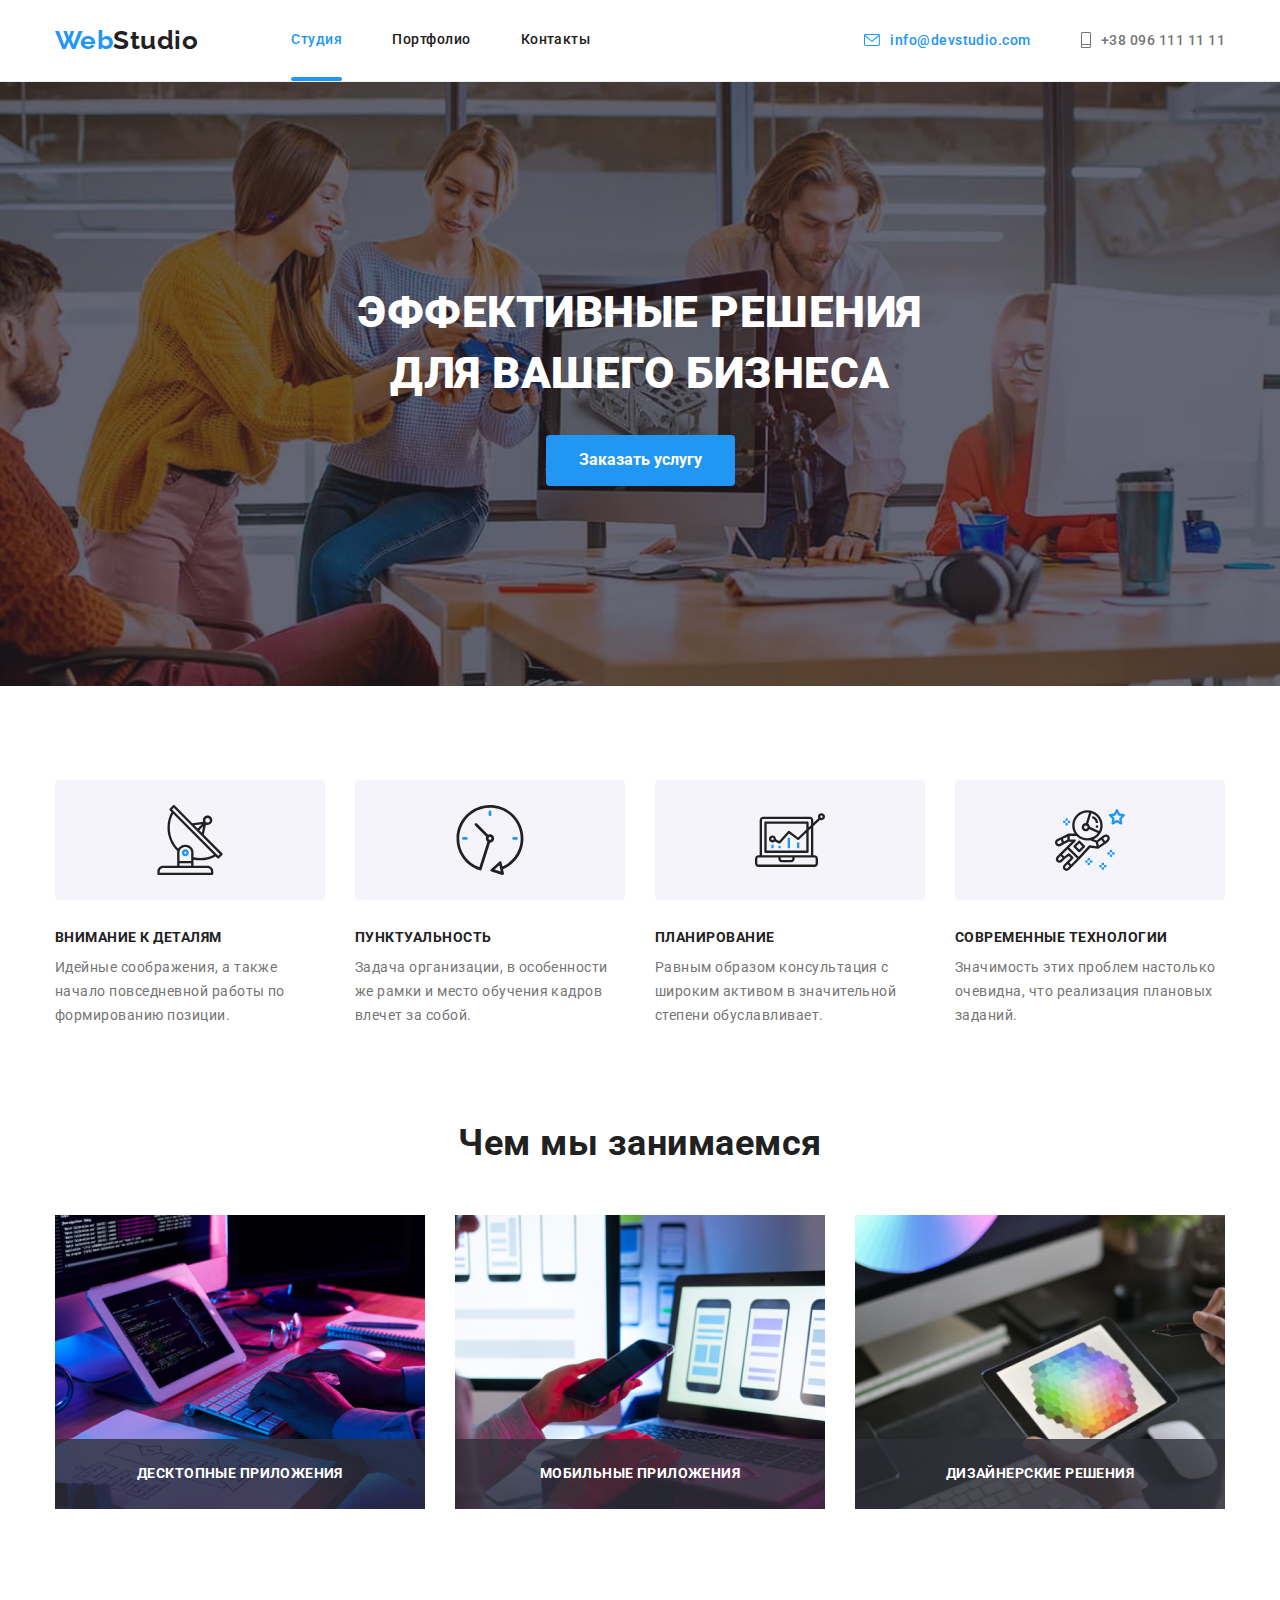
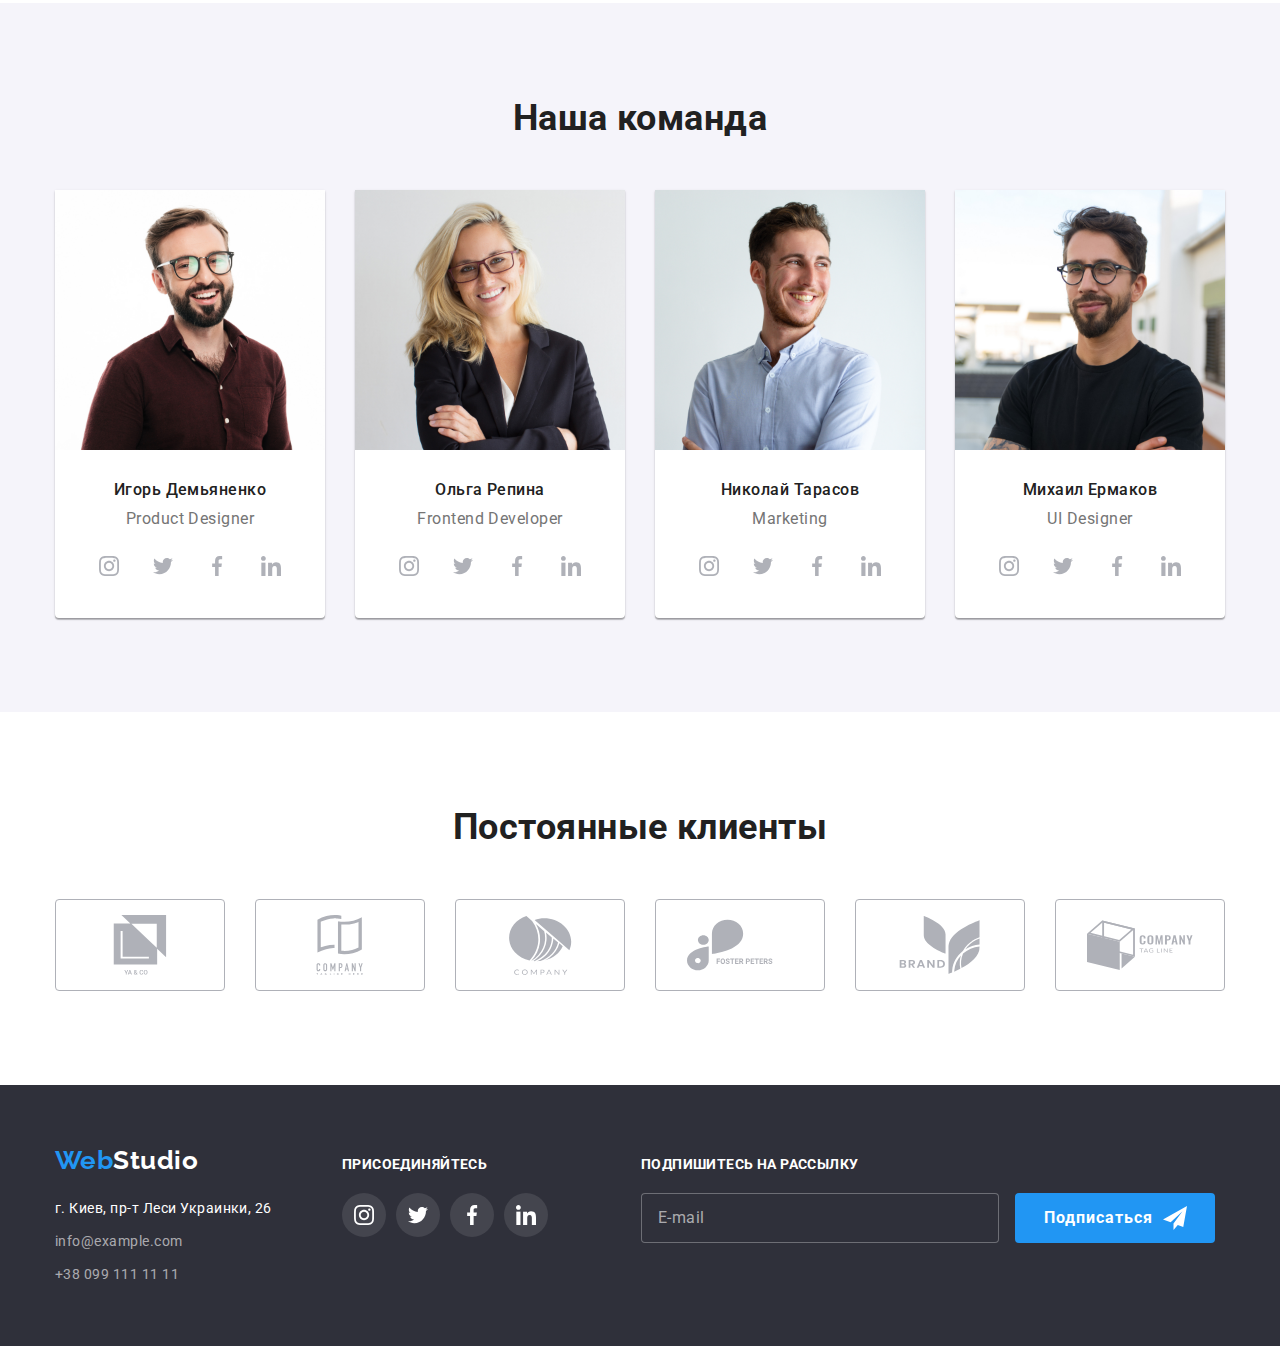
==== index.html @ a531d58f "дз 7" ====
<!DOCTYPE html>
<html lang="ru">
  <head>
    <meta charset="UTF-8" />
    <meta http-equiv="X-UA-Compatible" content="IE=edge" />
    <meta name="viewport" content="width=device-width, initial-scale=1.0" />
    <title>Document</title>
    <link rel="preconnect" href="https://fonts.googleapis.com" />
    <link rel="preconnect" href="https://fonts.gstatic.com" crossorigin />
    <link
      href="https://fonts.googleapis.com/css2?family=Raleway:wght@700&family=Roboto:wght@400;500;700;900&display=swap"
      rel="stylesheet"
    />
    <link
      rel="stylesheet"
      href="https://cdnjs.cloudflare.com/ajax/libs/modern-normalize/1.1.0/modern-normalize.min.css"
    />

    <link rel="stylesheet" href="./css/styles.css" />
  </head>
  <body>
    <!--Шапка-->
    <header class="page-header">
      <div class="container main-nav">
        <nav class="main-nav">
          <a href="/" class="logo">Web<span class="logo-text">Studio</span></a>
          <ul class="site-nav list">
            <li class="item">
              <a href="" class="link current">Студия</a>
            </li>
            <li class="item">
              <a href="./portfolio.html" class="link">Портфолио</a>
            </li>
            <li class="item">
              <a href="" class="link">Контакты</a>
            </li>
          </ul>
        </nav>
        <ul class="auth-nav list">
          <li class="item">
            <a href="mailto:info@devstudio.com" class="link current">
              <svg class="icon" width="16" height="12">
                <use href="./images/icons.svg#icon-mail"></use>
              </svg>
              info@devstudio.com
            </a>
          </li>
          <li class="item">
            <a href="tel:+38 096 111 11 11" class="link">
              <svg class="icon" width="10" height="16">
                <use href="./images/icons.svg#icon-telephone"></use>
              </svg>
              +38 096 111 11 11
            </a>
          </li>
        </ul>
      </div>
    </header>
    <main>
      <!--Герой-->
      <section class="hero basic overlay">
        <h1 class="hero-title">
          Эффективные решения<br />
          для вашего бизнеса
        </h1>
        <button type="button" class="button ptimary" data-modal-open>Заказать услугу</button>
        <div class="backdrop is-hidden" data-modal>
          <div class="modal">
            <button type="button" class="modal-close" data-modal-close>
              <svg class="close-icon" width="18" height="18">
                <use href="./images/icons.svg#close"></use>
              </svg>
            </button>
            <div class="modal-form">
              <h2 class="modal-title">Оставьте свои данные, мы вам перезвоним</h2>
              <form class="form">
                <div class="form-field">
                  <label for="name" class="form-label">Имя</label>
                  <div class="input-svg">
                    <input type="text" name="name" id="name" class="form-input">
                    <svg class="input-icon" width="18" height="18">
                      <use href="./images/icons.svg#person"></use>
                    </svg>
                  </div>
                </div>
              
                <div class="form-field">
                  <label for="tel" class="form-label">Телефон</label>
                  <div class="input-svg">
                    <input type="tel" name="tel" id="tel" class="form-input">
                    <svg class="input-icon" width="18" height="18">
                      <use href="./images/icons.svg#phone"></use>
                    </svg>
                  </div>  
                </div>
              
                <div class="form-field">
                  <label for="mail" class="form-label">Почта</label>
                  <div class="input-svg">
                    <input type="email" name="mail" id="mail" class="form-input">
                    <svg class="input-icon" width="18" height="18">
                      <use href="./images/icons.svg#email"></use>
                    </svg>
                  </div>
                </div>
              
                <div class="form-field">
                  <label for="coment" class="form-label">Комментарий</label>
                  <textarea name="coment" id="coment" class="coment" placeholder="Введите текст"></textarea>
                </div>
                <div class="policy-field">
                  <input type="checkbox" name="policy" id="policy" class="checkbox is-hidden">
                  <label for="policy" class="policy-text">
                    Соглашаюсь с рассылкой и принимаю
                    <span>
                      <a href="" class="policy-link">Условия договора</a>
                    </span>
                  </label>
                </div>
                
                <button type="submit" class="modal-button">Отправить</button>
              </form>
            </div>
            
            
          </div>
        </div>
      </section>
      <!--Особенности-->
      <section class="section">
        <div class="container">
          <ul class="feature-list">
            <li class="item">
              <div class="about">
                <svg class="icon" width="70" height="70">
                  <use href="./images/icons.svg#icon-antenna"></use>
                </svg>
              </div>
              <h3 class="title">Внимание к деталям</h3>
              <p class="text">
                Идейные соображения, а также начало повседневной работы по
                формированию позиции.
              </p>
            </li>
            <li class="item">
              <div class="about">
                <svg class="icon" width="70" height="70">
                  <use href="./images/icons.svg#icon-clock"></use>
                </svg>
              </div>
              <h3 class="title">Пунктуальность</h3>
              <p class="text">
                Задача организации, в особенности же рамки и место обучения
                кадров влечет за собой.
              </p>
            </li>
            <li class="item">
              <div class="about">
                <svg class="icon" width="70" height="70">
                  <use href="./images/icons.svg#icon-diagram"></use>
                </svg>
              </div>
              <h3 class="title">Планирование</h3>
              <p class="text">
                Равным образом консультация с широким активом в значительной
                степени обуславливает.
              </p>
            </li>
            <li class="item">
              <div class="about">
                <svg class="icon" width="70" height="70">
                  <use href="./images/icons.svg#icon-astronaut"></use>
                </svg>
              </div>
              <h3 class="title">Современные технологии</h3>
              <p class="text">
                Значимость этих проблем настолько очевидна, что реализация
                плановых заданий.
              </p>
            </li>
          </ul>
        </div>
      </section>
      <!--Чем мы занимаемся-->
      <section class="section-block">
        <div class="container">
          <h2 class="section-title">Чем мы занимаемся</h2>
          <ul class="doing">
            <li class="item">
              <div class="thumb">
                <img src="./images/img.jpg" alt="" width="370" />
                <p class="labe">Десктопные приложения</p>
              </div>
            </li>
            <li class="item">
              <div class="thumb">
                <img src="./images/img1.jpg" alt="" width="370" />
                <p class="labe">Мобильные приложения</pc>
              </div>
            </li>
            <li class="item">
              <div class="thumb">
                <img src="./images/img2.jpg" alt="" width="370" />
                <p class="labe">Дизайнерские решения</pc>
              </div>  
            </li>
          </ul>
        </div>
      </section>

      <!--Наша команда-->
      <section class="section second">
        <div class="container">
          <h2 class="section-title">Наша команда</h2>
          <ul class="team-list">
            <li class="item">
              <div class="foto">
                <img
                  src="./images/img3.jpg"
                  alt="Фото партнёра команды"
                  width="270"
                />
                <div class="description">
                  <h3 class="title">Игорь Демьяненко</h3>
                  <p class="text">Product Designer</p>
                  <ul class="team-social-list">
                    <li class="team-social-item">
                      <a href="" class="team-social-link">
                        <svg class="team-social-icon" width="20" height="20">
                          <use href="./images/icons.svg#icon-instagram"></use>
                        </svg>
                      </a>
                    </li>
                    <li class="team-social-item">
                      <a href="" class="team-social-link">
                        <svg class="team-social-icon" width="20" height="20">
                          <use href="./images/icons.svg#icon-twitter"></use>
                        </svg>
                      </a>
                    </li>
                    <li class="team-social-item">
                      <a href="" class="team-social-link">
                        <svg class="team-social-icon" width="20" height="20">
                          <use href="./images/icons.svg#icon-facebook"></use>
                        </svg>
                      </a>
                    </li>
                    <li class="team-social-item">
                      <a href="" class="team-social-link">
                        <svg class="team-social-icon" width="20" height="20">
                          <use href="./images/icons.svg#icon-linkedin"></use>
                        </svg>
                      </a>
                    </li>
                  </ul>
                </div>
              </div>
            </li>
            <li class="item">
              <div class="foto">
                <img
                  src="./images/img4.jpg"
                  alt="Фото партнёра команды"
                  width="270"
                />
                <div class="description">
                  <h3 class="title">Ольга Репина</h3>
                  <p class="text">Frontend Developer</p>
                  <ul class="team-social-list">
                    <li class="team-social-item">
                      <a href="" class="team-social-link">
                        <svg class="team-social-icon" width="20" height="20">
                          <use href="./images/icons.svg#icon-instagram"></use>
                        </svg>
                      </a>
                    </li>
                    <li class="team-social-item">
                      <a href="" class="team-social-link">
                        <svg class="team-social-icon" width="20" height="20">
                          <use href="./images/icons.svg#icon-twitter"></use>
                        </svg>
                      </a>
                    </li>
                    <li class="team-social-item">
                      <a href="" class="team-social-link">
                        <svg class="team-social-icon" width="20" height="20">
                          <use href="./images/icons.svg#icon-facebook"></use>
                        </svg>
                      </a>
                    </li>
                    <li class="team-social-item">
                      <a href="" class="team-social-link">
                        <svg class="team-social-icon" width="20" height="20">
                          <use href="./images/icons.svg#icon-linkedin"></use>
                        </svg>
                      </a>
                    </li>
                  </ul>
                </div>
              </div>
            </li>
            <li class="item">
              <div class="foto">
                <img
                  src="./images/img5.jpg"
                  alt="Фото партнёра команды"
                  width="270"
                />
                <div class="description">
                  <h3 class="title">Николай Тарасов</h3>
                  <p class="text">Marketing</p>
                  <ul class="team-social-list">
                    <li class="team-social-item">
                      <a href="" class="team-social-link">
                        <svg class="team-social-icon" width="20" height="20">
                          <use href="./images/icons.svg#icon-instagram"></use>
                        </svg>
                      </a>
                    </li>
                    <li class="team-social-item">
                      <a href="" class="team-social-link">
                        <svg class="team-social-icon" width="20" height="20">
                          <use href="./images/icons.svg#icon-twitter"></use>
                        </svg>
                      </a>
                    </li>
                    <li class="team-social-item">
                      <a href="" class="team-social-link">
                        <svg class="team-social-icon" width="20" height="20">
                          <use href="./images/icons.svg#icon-facebook"></use>
                        </svg>
                      </a>
                    </li>
                    <li class="team-social-item">
                      <a href="" class="team-social-link">
                        <svg class="team-social-icon" width="20" height="20">
                          <use href="./images/icons.svg#icon-linkedin"></use>
                        </svg>
                      </a>
                    </li>
                  </ul>
                </div>
              </div>
            </li>
            <li class="item">
              <div class="foto">
                <img
                  src="./images/img6.jpg"
                  alt="Фото партнёра команды"
                  width="270"
                />
                <div class="description">
                  <h3 class="title">Михаил Ермаков</h3>
                  <p class="text">UI Designer</p>
                  <ul class="team-social-list">
                    <li class="team-social-item">
                      <a href="" class="team-social-link">
                        <svg class="team-social-icon" width="20" height="20">
                          <use href="./images/icons.svg#icon-instagram"></use>
                        </svg>
                      </a>
                    </li>
                    <li class="team-social-item">
                      <a href="" class="team-social-link">
                        <svg class="team-social-icon" width="20" height="20">
                          <use href="./images/icons.svg#icon-twitter"></use>
                        </svg>
                      </a>
                    </li>
                    <li class="team-social-item">
                      <a href="" class="team-social-link">
                        <svg class="team-social-icon" width="20" height="20">
                          <use href="./images/icons.svg#icon-facebook"></use>
                        </svg>
                      </a>
                    </li>
                    <li class="team-social-item">
                      <a href="" class="team-social-link">
                        <svg class="team-social-icon" width="20" height="20">
                          <use href="./images/icons.svg#icon-linkedin"></use>
                        </svg>
                      </a>
                    </li>
                  </ul>
                </div>
              </div>
            </li>
          </ul>
        </div>
      </section>
      <!-- Постоянные клиенты -->
      <section class="section">
        <div class="container">
          <h2 class="section-title">Постоянные клиенты</h2>
          <ul class="section-clients">
            <li class="section-clients-item">
              <a href="" class="section-clients-link">
                <svg class="section-clients-icon" width="106" height="60">
                  <use href="./images/icons.svg#icon-logo1"></use>
                </svg>
              </a>
            </li>
            <li class="section-clients-item">
              <a href="" class="section-clients-link">
                <svg class="section-clients-icon" width="106" height="60">
                  <use href="./images/icons.svg#icon-logo2"></use>
                </svg>
              </a>
            </li>
            <li class="section-clients-item">
              <a href="" class="section-clients-link">
                <svg class="section-clients-icon" width="106" height="60">
                  <use href="./images/icons.svg#icon-logo3"></use>
                </svg>
              </a>
            </li>
            <li class="section-clients-item">
              <a href="" class="section-clients-link">
                <svg class="section-clients-icon" width="106" height="60">
                  <use href="./images/icons.svg#icon-logo4"></use>
                </svg>
              </a>
            </li>
            <li class="section-clients-item">
              <a href="" class="section-clients-link">
                <svg class="section-clients-icon" width="106" height="60">
                  <use href="./images/icons.svg#icon-logo5"></use>
                </svg>
              </a>
            </li>
            <li class="section-clients-item">
              <a href="" class="section-clients-link">
                <svg class="section-clients-icon" width="106" height="60">
                  <use href="./images/icons.svg#icon-logo6"></use>
                </svg>
              </a>
            </li>
          </ul>
        </div>
      </section>
    </main>
    <!--Подвал-->
    <footer class="basement basic">
      <div class="container">
        <div class="footer-other">
          <div class="adress-other">
            <a href="/" class="logo"
              >Web<span class="logo-second">Studio</span></a
            >
            <address class="addres-list">
              г. Киев, пр-т Леси Украинки, 26
            </address>

            <address>
              <ul class="contacts-list">
                <li class="item">
                  <a href="mailto:info@example.com" class="link"
                    >info@example.com</a
                  >
                </li>
                <li class="item">
                  <a href="tel:+380991111111" class="link">+38 099 111 11 11</a>
                </li>
              </ul>
            </address>
          </div>
          <div class="second-other">
            <h2 class="second-title">Присоединяйтесь</h2>
            <ul class="second-social-list">
              <li class="second-social-item">
                <a href="" class="second-social-link">
                  <svg class="second-social-icon" width="20" height="20">
                    <use href="./images/icons.svg#icon-instagram"></use>
                  </svg>
                </a>
              </li>
              <li class="second-social-item">
                <a href="" class="second-social-link">
                  <svg class="second-social-icon" width="20" height="20">
                    <use href="./images/icons.svg#icon-twitter"></use>
                  </svg>
                </a>
              </li>
              <li class="second-social-item">
                <a href="" class="second-social-link">
                  <svg class="second-social-icon" width="20" height="20">
                    <use href="./images/icons.svg#icon-facebook"></use>
                  </svg>
                </a>
              </li>
              <li class="second-social-item">
                <a href="" class="second-social-link">
                  <svg class="second-social-icon" width="20" height="20">
                    <use href="./images/icons.svg#icon-linkedin"></use>
                  </svg>
                </a>
              </li>
            </ul>
          </div>
          <div class="second-form">
            <form class="form-footer">
              <h3 class="form-title">Подпишитесь на рассылку</h3>
              <input type="email" name="mail" id="mail" class="form-comment" placeholder="E-mail">
              <button type="submit" class="form-button">
                Подписаться
                <svg class="form-icon" width="24" height="24">
                  <use href="./images/icons.svg#iconsend"></use>
                </svg>
              </button>
            </form>   
          </div>
        </div>
      </div>
    </footer>
    
    <script src="./js/modal.js"></script>
  </body>
</html>
---- css/styles.css ----
/* цвет основно текста #212121 */
/* цвет вторичного текста #757575 */
/* акцент #2196F3 */
:root {
  --primary-text-color: #757575;
  --title-text-color: #212121;
  --accent-color: #2196f3;
  --primary-bg-color: #ffffff;
  --second-accent-color: rgba(255, 255, 255, 0.6);
  --secondary-bg-color: #f5f4fa;
}
body {
  background-color: var(--primary-bg-color);
  color: var(--primary-text-color);

  font-family: Roboto, sans-serif;
  letter-spacing: 0.03em;
}
/* Utilities */
ul {
  padding: 0;
  margin: 0;
  list-style: none;
}
.container {
  margin-left: auto;
  margin-right: auto;
  width: 1200px;
  padding-left: 15px;
  padding-right: 15px;
  /* outline: 1px solid tomato; */
}
img {
  display: block;
  max-width: 100%;
  height: auto;
}
.section {
  padding-top: 94px;
  padding-bottom: 94px;
}

.logo {
  color: var(--accent-color);

  font-family: Raleway, sans-serif;
  font-weight: 700;
  font-size: 26px;
  line-height: 1.2;
  text-decoration: none;
}
.logo-text {
  color: var(--title-text-color);
}

/* Page header */
.page-header {
  border-bottom: 1px solid #ececec;
}
/* Main nav */
.main-nav {
  display: flex;
  align-items: center;
}
/* site nav */
.site-nav {
  display: flex;
  margin-left: 93px;
}
.site-nav .item:not(:last-child) {
  margin-right: 50px;
}
.site-nav .link {
  position: relative;
  display: block;
  padding-top: 32px;
  padding-bottom: 32px;
  color: var(--title-text-color);

  font-weight: 500;
  font-size: 14px;
  line-height: 1.14;
  text-decoration: none;
  transition: color 250ms cubic-bezier(0.4, 0, 0.2, 1);
}
.site-nav .link:hover,
.site-nav .link:focus {
  color: var(--accent-color);
  transition: color 250ms cubic-bezier(0.4, 0, 0.2, 1);
}
.site-nav .link.current::after {
  content: "";
  position: absolute;
  width: 100%;
  height: 4px;
  bottom: -1px;
  left: 0;
  border-radius: 2px;
  background-color: var(--accent-color);
}
.site-nav .link.current {
  color: var(--accent-color);
}
/* auth nav */
.auth-nav {
  margin-left: auto;
  display: flex;
}
.auth-nav .item:not(:last-child) {
  margin-right: 50px;
}
.auth-nav .link {
  display: flex;
  align-items: center;
  justify-content: center;
  padding-top: 32px;
  padding-bottom: 32px;
  color: var(--primary-text-color);

  font-weight: 500;
  font-size: 14px;
  line-height: 1.2;
  text-decoration: none;
  transition: color 250ms cubic-bezier(0.4, 0, 0.2, 1);
}
.auth-nav .icon {
  fill: currentColor;
  margin-right: 10px;
}
.auth-nav .link:hover,
.auth-nav .link:focus {
  color: var(--accent-color);
  transition: color 250ms cubic-bezier(0.4, 0, 0.2, 1);
}
.auth-nav .link.current {
  color: var(--accent-color);
}

/* Hero */
.hero {
  padding-top: 200px;
  padding-bottom: 200px;
  text-align: center;
}
.hero-title {
  margin-top: 0;
  margin-bottom: 30px;
  color: var(--primary-bg-color);

  font-weight: 900;
  font-size: 44px;
  line-height: 1.4;
  text-transform: uppercase;
}
.basic {
  background-color: #2f303a;
}
.second {
  background-color: var(--secondary-bg-color);
}
.overlay {
  max-width: 1600px;
  margin-left: auto;
  margin-right: auto;
  background-image: linear-gradient(
      rgba(47, 48, 58, 0.4),
      rgba(47, 48, 58, 0.4)
    ),
    url(../images/hero1.jpg);
  background-repeat: no-repeat;
  background-position: center;
  background-size: cover;
}
.backdrop {
  position: fixed;
  top: 0;
  left: 0;
  width: 100%;
  height: 100%;
  background-color: rgba(0, 0, 0, 0.2);
  z-index: 1;
  opacity: 1;
  transition: opacity 250ms cubic-bezier(0.4, 0, 0.2, 1);
}
.backdrop.is-hidden {
  opacity: 0;
  pointer-events: none;
}
.backdrop.is-hidden .modal {
  transform: translate(-50%, -50%) scale(0.2);
}
.modal {
  position: fixed;
  top: 50%;
  left: 50%;
  width: 528px;
  height: 581px;
  background-color: var(--primary-bg-color);
  box-shadow: 0px 1px 3px rgba(0, 0, 0, 0.12), 0px 1px 1px rgba(0, 0, 0, 0.14),
    0px 2px 1px rgba(0, 0, 0, 0.2);
  border-radius: 4px;
  transform: translate(-50%, -50%) scale(1);
  transition: transform 250ms cubic-bezier(0.4, 0, 0.2, 1);
}
.modal-close {
  position: absolute;
  top: 10px;
  right: 10px;
  width: 30px;
  height: 30px;
  background-color: var(--primary-bg-color);
  border: 1px solid rgba(0, 0, 0, 0.1);
  border-radius: 50%;
  display: flex;
  align-items: center;
  justify-content: center;
  cursor: pointer;
  transition: border-color 250ms;
  transition-timing-function: cubic-bezier(0.4, 0, 0.2, 1);
}
.close-icon {
  transition: fill 250ms linear;
  transition-timing-function: cubic-bezier(0.4, 0, 0.2, 1);
}
.modal-close:hover .close-icon {
  fill: var(--accent-color);
}
.is-hidden {
  visibility: hidden;
  opacity: 0;
  pointer-events: none;
}
.modal-title {
  padding-bottom: 12px;
  font-weight: bold;
  font-size: 20px;
  line-height: 1.2px;
  letter-spacing: 0.03em;
  color: var(--title-text-color);
  text-align: center;
}
.modal-form {
  margin-left: auto;
  margin-right: auto;
  padding: 40px;
}
.form-field {
  position: relative;
  margin-top: 30px;
  display: flex;
  flex-direction: column;
}
.policy-field {
  margin-top: 20px;
  margin-bottom: 30px;
}
.is-hidden {
  position: absolute;
  width: 1px;
  height: 1px;
  margin: -1px;
  border: 0;
  padding: 0;
  clip: rect(0 0 0 0);
  overflow: hidden;
}
.policy-text {
  display: flex;
  font-size: 14px;
  line-height: 1.71;
  letter-spacing: 0.03em;
  align-items: center;
  justify-content: center;
  color: var(--primary-text-color);
}
.policy-text::before {
  content: "";
  width: 16px;
  height: 15px;
  border: solid 2px #000000;
  margin-right: 5px;
  display: block;
  border-radius: 2px;
}
.policy-link {
  text-decoration-skip-ink: none;
  color: var(--accent-color);
  padding-left: 3px;
}
.checkbox:checked + .policy-text::before {
  background-size: contain;
  background: url(../images/icon\ check.svg);
  background-origin: border-box;
  border: none;
}
.form-label {
  position: absolute;
  padding-bottom: 10px;
  bottom: 100%;
  left: 0px;
  font-weight: 400;
  font-size: 12px;
  line-height: 1.2px;
  letter-spacing: 0.01em;
  color: rgba(117, 117, 117, 1);
}
.input-icon {
  position: absolute;
  margin-left: 12px;
  top: 50%;
  transform: translateY(-50%);
  left: 5px;
}
.input-svg {
  position: relative;
}
.form-input {
  width: 100%;
  height: 40px;
  margin: 0;
  padding-top: 12px;
  padding-bottom: 12px;
  padding-left: 42px;
  border: 1px solid rgba(33, 33, 33, 0.2);
  border-radius: 4px;
  outline: none;
  transition: border-color 250ms linear;
  transition-timing-function: cubic-bezier(0.4, 0, 0.2, 1);
}
.form-input:focus + .input-icon {
  fill: var(--accent-color);
  border-color: var(--accent-color);
}
.form-input:focus {
  border-color: var(--accent-color);
}
.coment::placeholder {
  font-size: 14px;
  line-height: 1.14;
  letter-spacing: 0.01em;
  color: rgba(117, 117, 117, 0.5);
}
.coment {
  border: 1px solid rgba(33, 33, 33, 0.2);
  padding-top: 0;
  padding: 12px 16px;
  border-radius: 4px;
  outline: none;
  width: 100%;
  height: 120px;
  resize: none;
}
.coment:focus {
  border-color: var(--accent-color);
}
.modal-button {
  display: block;
  margin-left: auto;
  margin-right: auto;
  font-size: 16px;
  line-height: 1.9;
  text-align: center;
  letter-spacing: 0.06em;
  width: 200px;
  height: 50px;
  box-shadow: 0px 4px 4px rgba(0, 0, 0, 0.15);
  border-radius: 4px;
  border: none;
  cursor: pointer;
  background-color: var(--accent-color);
  color: var(--primary-bg-color);
}
.modal-button:hover,
.modal-button:focus {
  background-color: #188ce8;
  transition: background-color 250ms cubic-bezier(0.4, 0, 0.2, 1);
}
/* Section */
.section-block {
  padding-top: 0;
  padding-bottom: 94px;
}
.section-title {
  margin-top: 0;
  margin-bottom: 50px;
  color: var(--title-text-color);

  font-weight: 700;
  font-size: 36px;
  line-height: 1.2;
  text-align: center;
}
.doing {
  display: flex;
  flex-wrap: wrap;
  margin-right: -30px;
}
.doing .item {
  flex-basis: calc(100% / 3 - 30px);
  margin-right: 30px;
}
.thumb {
  position: relative;
}
.thumb .labe {
  position: absolute;
  width: 100%;
  height: 70px;
  bottom: 0;
  left: 0;
  margin: 0;
  padding: 27px 82px;
  font-weight: bold;
  text-align: center;
  font-size: 14px;
  line-height: 1.14;
  letter-spacing: 0.03em;
  text-transform: uppercase;
  background-color: rgba(47, 48, 58, 0.8);
  color: var(--primary-bg-color);
}
/* Features */
.feature-list {
  display: flex;
  flex-wrap: wrap;
  margin-right: -30px;
}
.feature-list .item {
  flex-basis: calc(100% / 4 - 30px);
  margin-right: 30px;
}
.feature-list .about {
  display: flex;
  align-items: center;
  justify-content: center;
  width: 270px;
  height: 120px;
  margin-bottom: 30px;
  background-color: #f5f4fa;
  border-radius: 4px;
}
.feature-list .icon {
  display: flex;
  align-items: center;
  justify-content: center;
}
.feature-list .title {
  margin-top: 0;
  margin-bottom: 10px;
  color: var(--title-text-color);

  font-weight: 700;
  font-size: 14px;
  line-height: 1.14;
  text-transform: uppercase;
}
.feature-list .text {
  margin-top: 0;
  margin-bottom: 0;
  font-size: 14px;
  line-height: 1.71;
}
/* Team */
.team-list {
  display: flex;
  flex-wrap: wrap;
  margin-right: -30px;
  text-align: center;
}
.team-list .item {
  flex-basis: calc(100% / 4 - 30px);
  margin-right: 30px;
}
.team-list .title {
  margin-top: 0;
  margin-bottom: 10px;
  color: var(--title-text-color);

  font-weight: 500;
  font-size: 16px;
  line-height: 1.2;
}
.team-list .text {
  margin-top: 0;
  margin-bottom: 0;
  font-size: 16px;
  line-height: 1.2;
  margin-bottom: 16px;
}
.description {
  padding: 30px 0;
}
.foto {
  background: #ffffff;
  box-shadow: 0px 1px 3px rgba(0, 0, 0, 0.12), 0px 1px 1px rgba(0, 0, 0, 0.14),
    0px 2px 1px rgba(0, 0, 0, 0.2);
  border-radius: 0px 0px 4px 4px;
}
.team-social-list {
  display: flex;
  justify-content: center;
}
.team-social-item {
  width: 44px;
  height: 44px;
}
.team-social-item + .team-social-item {
  margin-left: 10px;
}
.team-social-link {
  width: 100%;
  height: 100%;
  border-radius: 50%;
  display: flex;
  align-items: center;
  justify-content: center;
  background-color: #ffffff;
  color: #afb1b8;
  transition: color 250ms cubic-bezier(0.4, 0, 0.2, 1),
    background-color 250ms cubic-bezier(0.4, 0, 0.2, 1);
}
.team-social-icon {
  fill: currentColor;
}
.team-social-link:hover,
.team-social-link:focus {
  background-color: var(--accent-color);
  color: #ffffff;
  transition: color 250ms cubic-bezier(0.4, 0, 0.2, 1),
    background-color 250ms cubic-bezier(0.4, 0, 0.2, 1);
}
/* Clients */
.section-clients {
  display: flex;
  justify-content: center;
}
.section-clients-item {
  width: 170px;
  height: 92px;
}
.section-clients-item + .section-clients-item {
  margin-left: 30px;
}
.section-clients-link {
  width: 100%;
  height: 100%;
  display: flex;
  align-items: center;
  justify-content: center;
  border: 1px solid #afb1b8;
  border-radius: 4px;
  color: #afb1b8;
  transition: color 250ms cubic-bezier(0.4, 0, 0.2, 1),
    background-color 250ms cubic-bezier(0.4, 0, 0.2, 1);
}
.section-clients-icon {
  fill: currentColor;
}
.section-clients-link:hover,
.section-clients-link:focus {
  background-color: #ffffff;
  color: var(--accent-color);
  border: 1px solid var(--accent-color);
  transition: color 250ms cubic-bezier(0.4, 0, 0.2, 1),
    background-color 250ms cubic-bezier(0.4, 0, 0.2, 1);
}

/* Button */
.button {
  border-radius: 4px;
  padding: 10px 32px;

  color: var(--title-text-color);
  background-color: var(--primary-bg-color);
  text-align: center;
  font-family: inherit;
  border: 1px solid transparent;
  cursor: pointer;
}
.button.ptimary {
  background-color: var(--accent-color);
  color: var(--primary-bg-color);

  font-weight: 700;
  font-size: 16px;
  line-height: 1.8;
}

.sections-button .item:not(:last-child) {
  margin-right: 8px;
}
.sections-button {
  display: flex;
  margin-top: 0;
  margin-bottom: 50px;
  justify-content: center;
}
.button-link {
  display: inline-block;
  border-radius: 4px;
  padding: 6px 22px;
  color: var(--title-text-color);

  font-weight: 500;
  font-size: 16px;
  line-height: 1.63;
  cursor: pointer;
  font-family: inherit;
  text-align: center;
  border: 1px solid transparent;
  transition: color 250ms cubic-bezier(0.4, 0, 0.2, 1),
    background-color 250ms cubic-bezier(0.4, 0, 0.2, 1);
}
.button-link:hover,
.button-link:focus {
  color: var(--primary-bg-color);
  background-color: var(--accent-color);
  box-shadow: 0px 3px 1px rgba(0, 0, 0, 0.1), 0px 1px 2px rgba(0, 0, 0, 0.08),
    0px 2px 2px rgba(0, 0, 0, 0.12);
  transition: color 250ms cubic-bezier(0.4, 0, 0.2, 1),
    background-color 250ms cubic-bezier(0.4, 0, 0.2, 1);
}
.button-link.current {
  background-color: var(--accent-color);
  color: var(--primary-bg-color);
}
.logo-second {
  color: var(--primary-bg-color);
}
/* Contacts */
.addres-list {
  margin-top: 20px;
  color: var(--primary-bg-color);
  font-style: normal;
  font-size: 14px;
  line-height: 1.71;
  transition: color 250ms cubic-bezier(0.4, 0, 0.2, 1),
    background-color 250ms cubic-bezier(0.4, 0, 0.2, 1);
}
.addres-list:hover,
.addres-list:focus {
  color: var(--accent-color);
  transition: color 250ms cubic-bezier(0.4, 0, 0.2, 1),
    background-color 250ms cubic-bezier(0.4, 0, 0.2, 1);
}
.contacts-list .item {
  margin-top: 9px;
}
.contacts-list .link {
  /* margin-top: 9px; */
  color: var(--second-accent-color);
  font-style: normal;
  font-size: 14px;
  line-height: 1.71;
  text-decoration: none;
  transition: color 250ms cubic-bezier(0.4, 0, 0.2, 1),
    background-color 250ms cubic-bezier(0.4, 0, 0.2, 1);
}
.contacts-list .link:hover,
.contacts-list .link:focus {
  color: var(--accent-color);
  transition: color 250ms cubic-bezier(0.4, 0, 0.2, 1),
    background-color 250ms cubic-bezier(0.4, 0, 0.2, 1);
}
/* Перечень услуг */
.portfolio-cards {
  display: flex;
  flex-wrap: wrap;
  margin-right: -30px;
  margin-bottom: -30px;
}
.portfolio-cards .cards-item {
  flex-basis: calc(100% / 3 - 30px);
  margin-right: 30px;
  margin-bottom: 30px;
}

.portfolio-cards .portfolio-name {
  margin-top: 0;
  margin-bottom: 4px;
  color: var(--title-text-color);

  font-weight: 700;
  font-size: 18px;
  line-height: 2;
  letter-spacing: 0.06em;
}
.portfolio-cards .portfolio-surname {
  margin-top: 0;
  margin-bottom: 0;
  font-weight: 400;
  font-size: 16px;
  line-height: 1.88;
  letter-spacing: 0.03em;
  color: var(--primary-text-color);
}
.portfolio-border {
  padding: 20px 24px;
  border: 1px solid #eeeeee;
}
.products-cards {
  text-decoration: none;
}

.cards-item-link {
  position: relative;
  overflow: hidden;
}
.portfolio-text {
  position: absolute;
  top: 0;
  left: 0;
  margin: 0;
  font-family: roboto;
  font-weight: 400;
  font-size: 18px;
  line-height: 1.6;
  color: var(--primary-bg-color);
  background-color: rgba(33, 150, 243, 0.9);
  padding: 63px 24px;
  transform: translateY(100%);
  transition: transform 250ms cubic-bezier(0.4, 0, 0.2, 1);
}
.cards-item:hover .portfolio-text {
  transform: translateY(0);
}
.cards-item:hover {
  box-shadow: 0px 1px 1px rgba(0, 0, 0, 0.12), 0px 4px 4px rgba(0, 0, 0, 0.06),
    1px 4px 6px rgba(0, 0, 0, 0.16);
}
/* Подвал */
.basement {
  padding-top: 60px;
  padding-bottom: 60px;
}
.second-title {
  display: flex;
  font-weight: 700;
  font-size: 14px;
  line-height: 1.14;
  letter-spacing: 0.03em;
  text-transform: uppercase;
  color: var(--primary-bg-color);
  margin-bottom: 20px;
}
.footer-other {
  display: flex;
  align-items: baseline;
}
.adress-other {
  margin-right: 70px;
}

.second-social-list {
  display: flex;
}
.second-social-item {
  width: 44px;
  height: 44px;
}
.second-social-item + .second-social-item {
  margin-left: 10px;
}
.second-social-link {
  width: 100%;
  height: 100%;
  border-radius: 50%;
  display: flex;
  align-items: center;
  justify-content: center;
  background-color: rgba(255, 255, 255, 0.1);
  color: #ffffff;
  transition: color 250ms cubic-bezier(0.4, 0, 0.2, 1),
    background-color 250ms cubic-bezier(0.4, 0, 0.2, 1);
}
.second-social-icon {
  fill: currentColor;
}
.second-social-link:hover,
.second-social-link:focus {
  background-color: var(--accent-color);
  color: #ffffff;
  transition: color 250ms cubic-bezier(0.4, 0, 0.2, 1),
    background-color 250ms cubic-bezier(0.4, 0, 0.2, 1);
}

.second-form {
  display: block;
  margin-left: 93px;
}
.form-footer {
  /* display: flex;
  flex-wrap: wrap; */
}
.form-title {
  font-weight: 700;
  font-size: 14px;
  letter-spacing: 0.03em;
  text-transform: uppercase;
  color: var(--primary-bg-color);
  margin: 0;
  margin-bottom: 20px;
}

.form-comment::placeholder {
  font-size: 16px;
  line-height: 1.25;
  letter-spacing: 0.03em;
  color: rgba(255, 255, 255, 0.6);
}
.form-comment {
  width: 358px;
  height: 50px;
  border: 1px solid rgba(255, 255, 255, 0.3);
  box-sizing: border-box;
  border-radius: 4px;
  color: rgba(255, 255, 255, 0.6);
  background-color: #2f303a;
  padding: 15px 16px;
}
.form-button {
  margin-left: 12px;
  margin-right: auto;
  font-size: 16px;
  line-height: 1.9;
  text-align: center;
  letter-spacing: 0.06em;
  font-weight: bold;
  width: 200px;
  height: 50px;
  color: var(--primary-bg-color);
  background: var(--accent-color);
  border-radius: 4px;
  cursor: pointer;
  border: none;
  align-items: center;
  justify-content: center;
  display: inline-flex;
}
.form-icon {
  margin-left: 10px;
  fill: var(--primary-bg-color);
  align-items: center;
  justify-content: center;
}
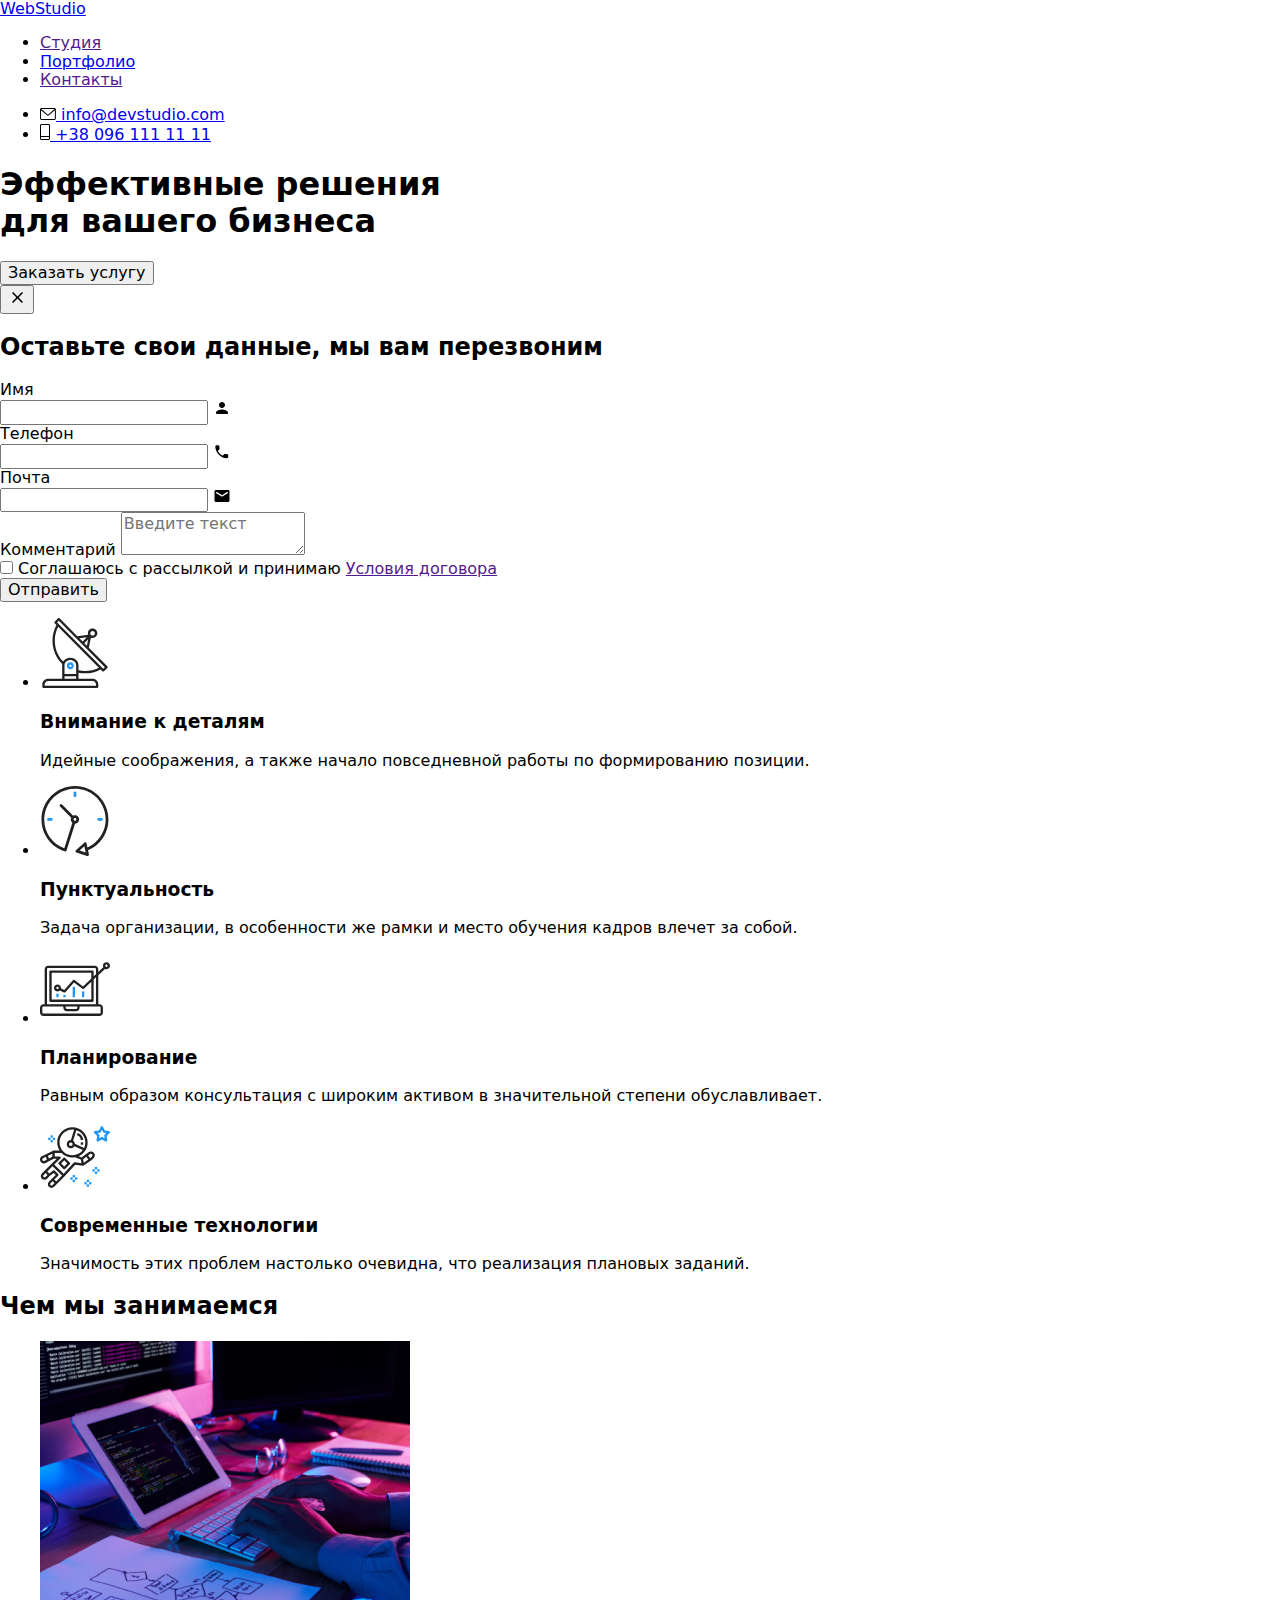
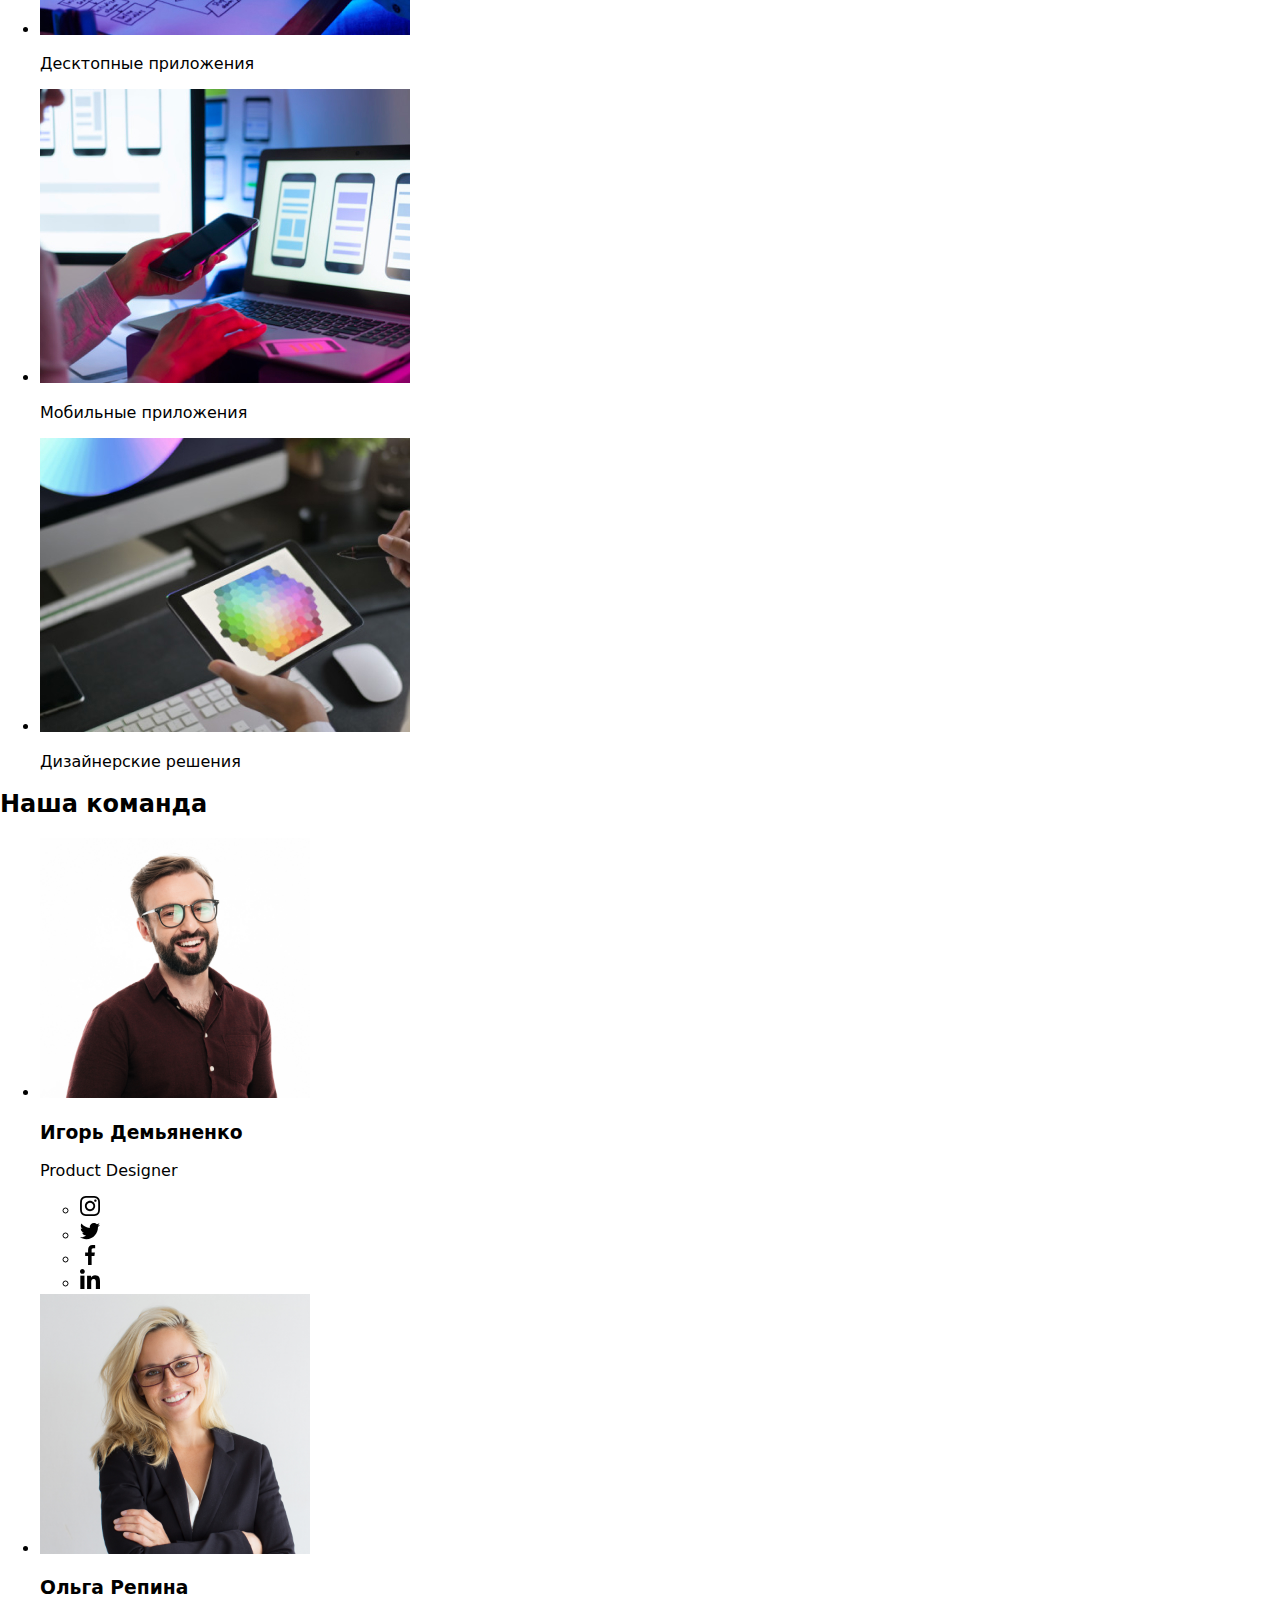
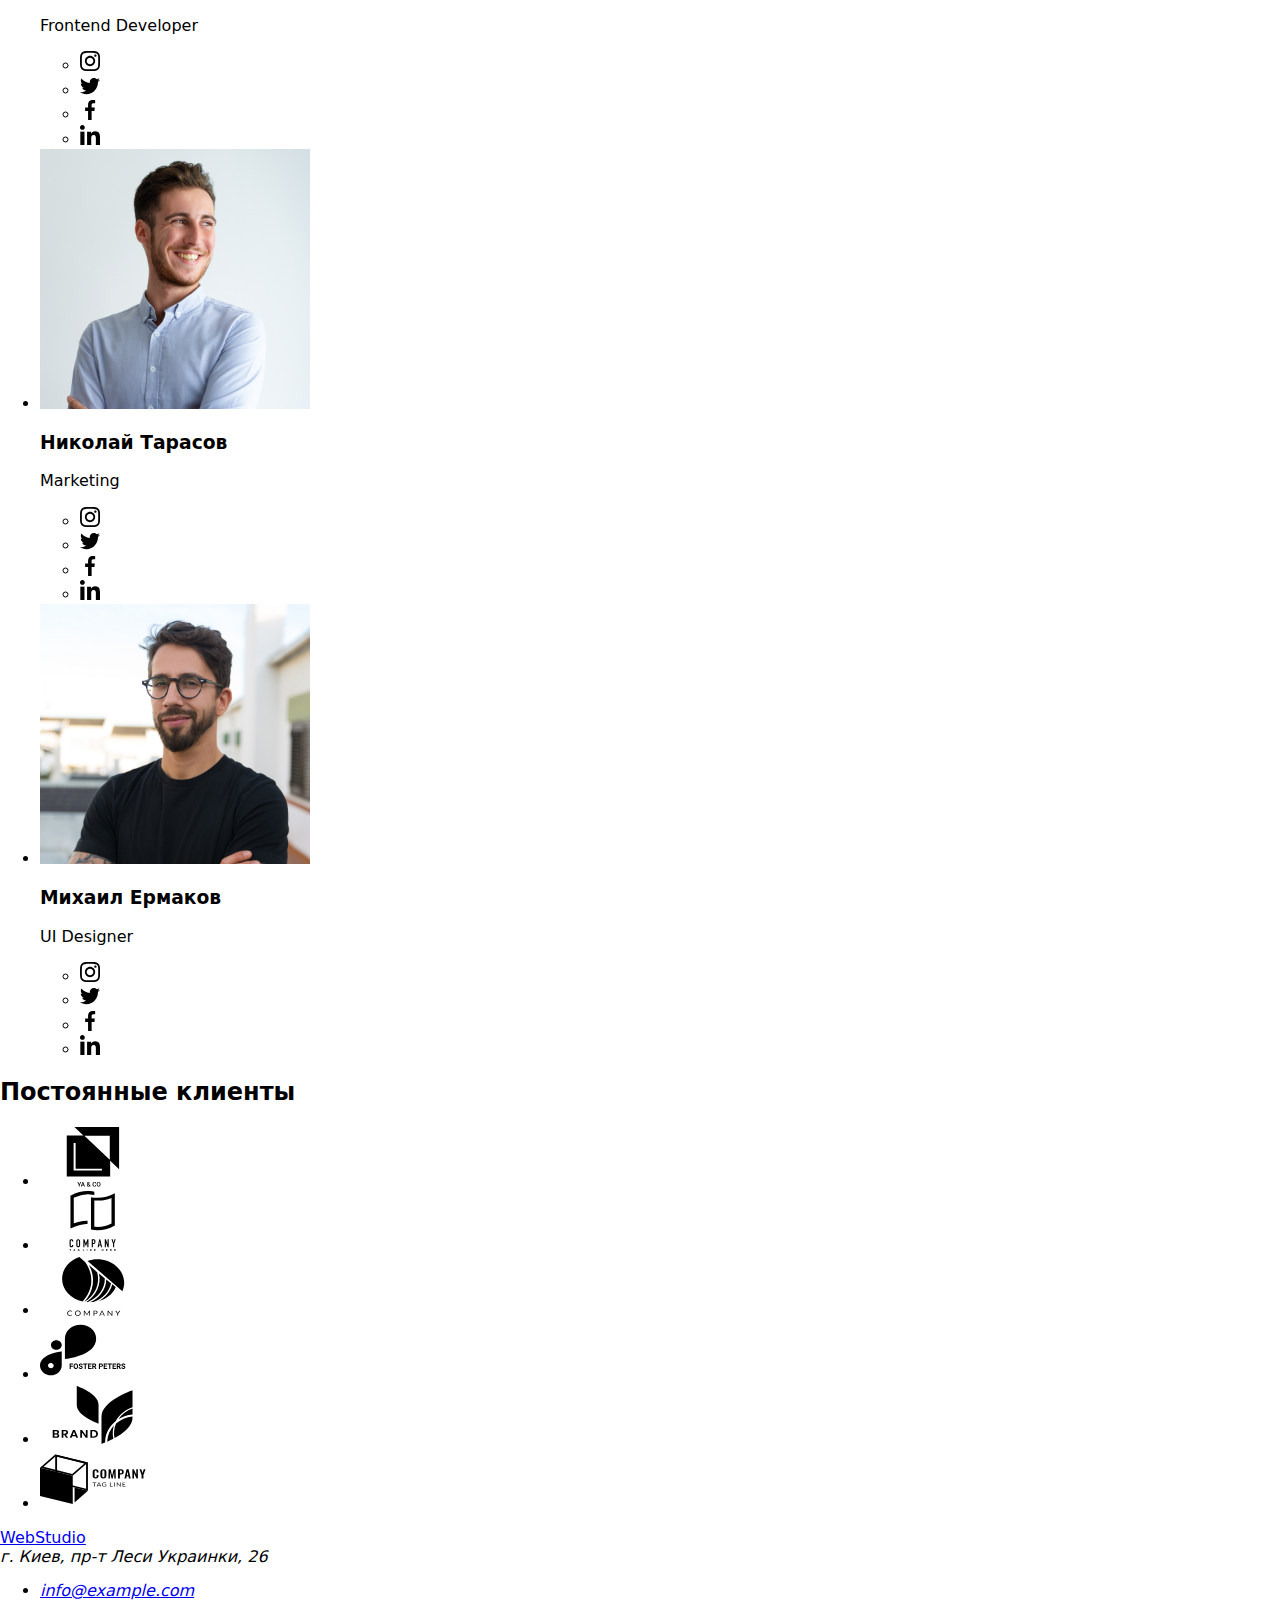
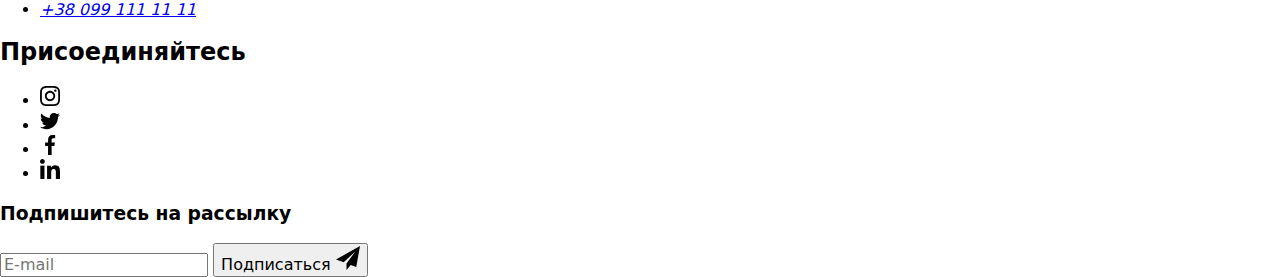
==== commit 1504a4fa: "scss" ====
--- a/index.html
+++ b/index.html
@@ -16,7 +16,7 @@
       href="https://cdnjs.cloudflare.com/ajax/libs/modern-normalize/1.1.0/modern-normalize.min.css"
     />
 
-    <link rel="stylesheet" href="./css/styles.css" />
+    <link rel="stylesheet" href="./css/main.min.css" />
   </head>
   <body>
     <!--Шапка-->
--- a/css/main.min.css
+++ b/css/main.min.css
@@ -0,0 +1 @@
+/* No CSS *//*# sourceMappingURL=main.min.css.map */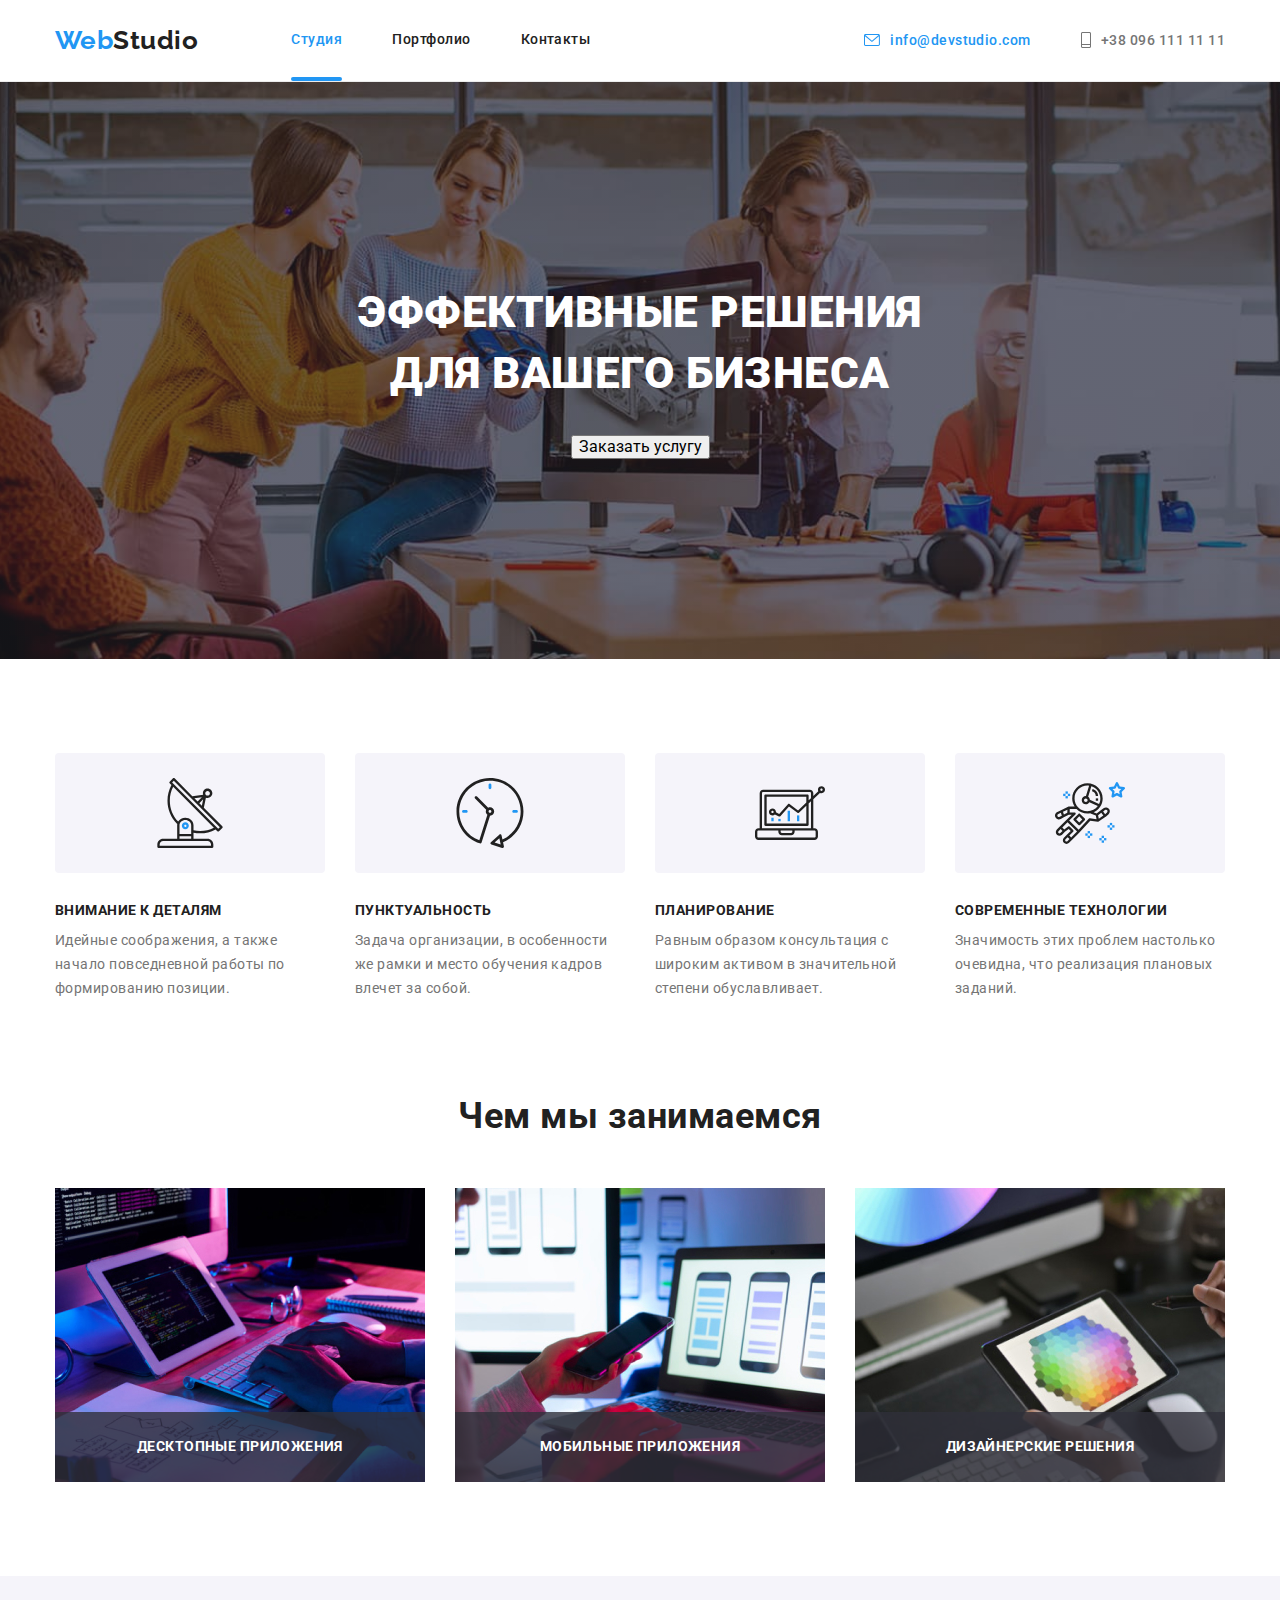
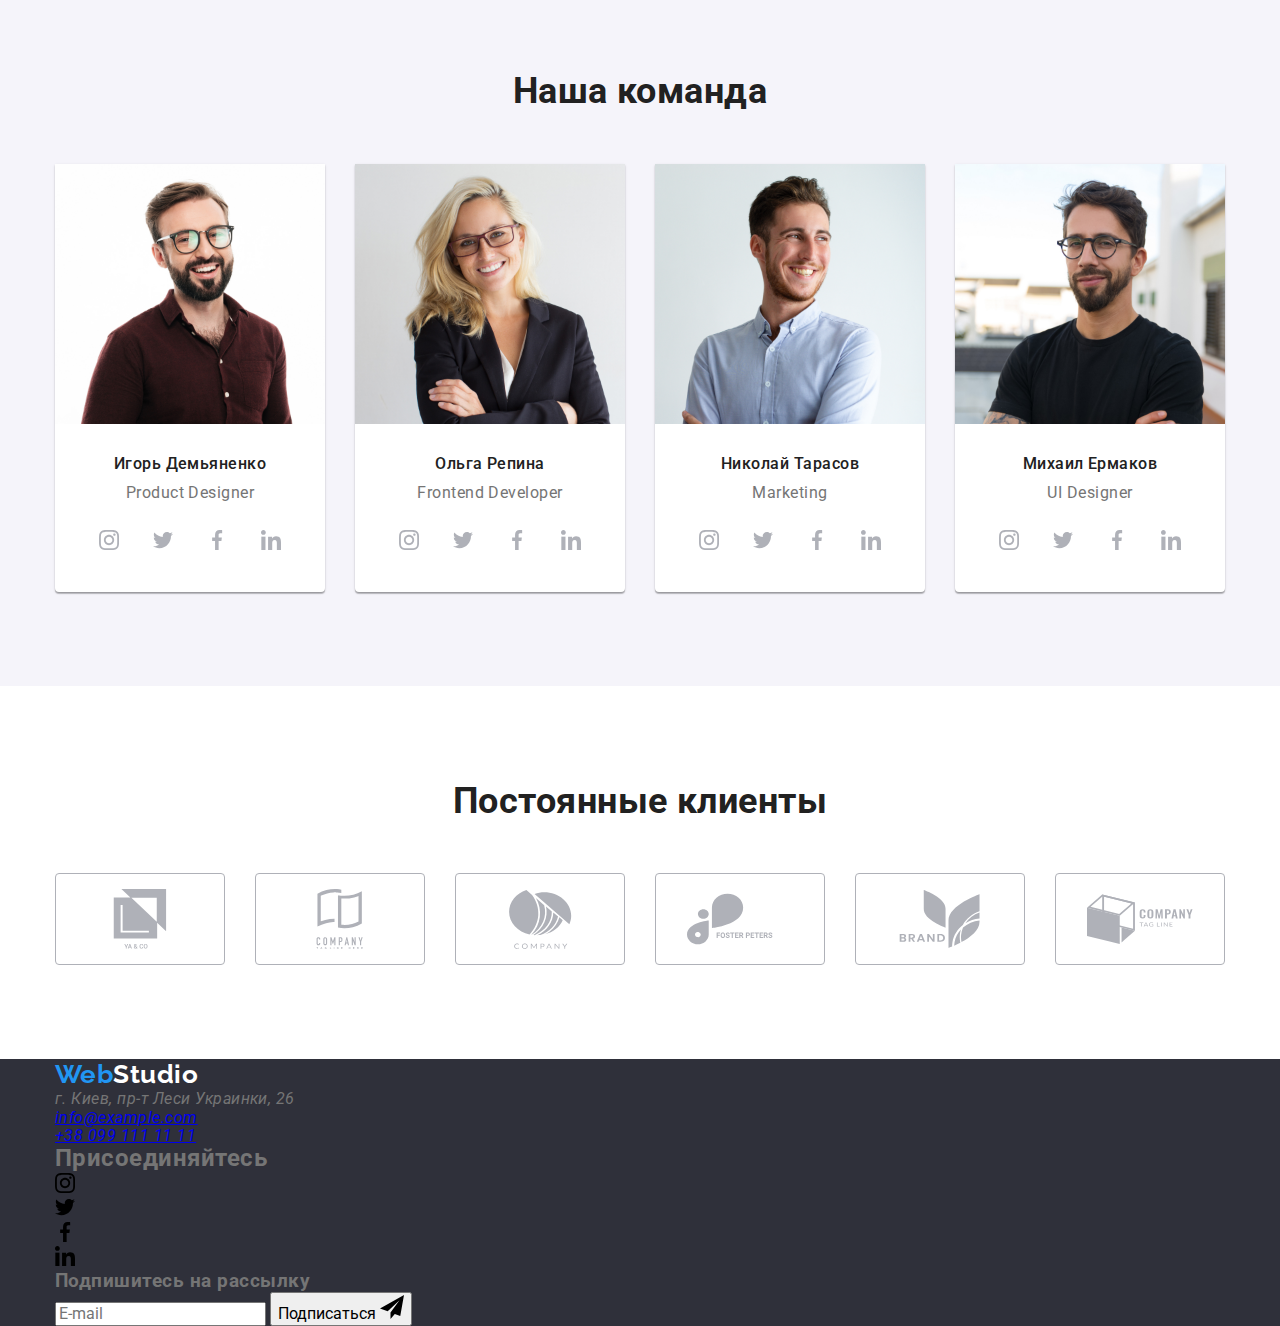
==== commit a7fead24: "files scss" ====
--- a/index.html
+++ b/index.html
@@ -15,6 +15,7 @@
       rel="stylesheet"
       href="https://cdnjs.cloudflare.com/ajax/libs/modern-normalize/1.1.0/modern-normalize.min.css"
     />
+    <!-- <link rel="stylesheet" href="./css/styles.css"> -->
 
     <link rel="stylesheet" href="./css/main.min.css" />
   </head>
--- a/css/styles.css
+++ b/css/styles.css
@@ -0,0 +1,844 @@
+/* цвет основно текста #212121 */
+/* цвет вторичного текста #757575 */
+/* акцент #2196F3 */
+:root {
+  --primary-text-color: #757575;
+  --title-text-color: #212121;
+  --accent-color: #2196f3;
+  --primary-bg-color: #ffffff;
+  --second-accent-color: rgba(255, 255, 255, 0.6);
+  --secondary-bg-color: #f5f4fa;
+}
+body {
+  background-color: var(--primary-bg-color);
+  color: var(--primary-text-color);
+
+  font-family: Roboto, sans-serif;
+  letter-spacing: 0.03em;
+}
+/* Utilities */
+ul {
+  padding: 0;
+  margin: 0;
+  list-style: none;
+}
+.container {
+  margin-left: auto;
+  margin-right: auto;
+  width: 1200px;
+  padding-left: 15px;
+  padding-right: 15px;
+}
+img {
+  display: block;
+  max-width: 100%;
+  height: auto;
+}
+.section {
+  padding-top: 94px;
+  padding-bottom: 94px;
+}
+
+.logo {
+  color: var(--accent-color);
+
+  font-family: Raleway, sans-serif;
+  font-weight: 700;
+  font-size: 26px;
+  line-height: 1.2;
+  text-decoration: none;
+}
+.logo-text {
+  color: var(--title-text-color);
+}
+
+/* Page header */
+.page-header {
+  border-bottom: 1px solid #ececec;
+}
+/* Main nav */
+.main-nav {
+  display: flex;
+  align-items: center;
+}
+/* site nav */
+.site-nav {
+  display: flex;
+  margin-left: 93px;
+}
+.site-nav .item:not(:last-child) {
+  margin-right: 50px;
+}
+.site-nav .link {
+  position: relative;
+  display: block;
+  padding-top: 32px;
+  padding-bottom: 32px;
+  color: var(--title-text-color);
+
+  font-weight: 500;
+  font-size: 14px;
+  line-height: 1.14;
+  text-decoration: none;
+  transition: color 250ms cubic-bezier(0.4, 0, 0.2, 1);
+}
+.site-nav .link:hover,
+.site-nav .link:focus {
+  color: var(--accent-color);
+  transition: color 250ms cubic-bezier(0.4, 0, 0.2, 1);
+}
+.site-nav .link.current::after {
+  content: "";
+  position: absolute;
+  width: 100%;
+  height: 4px;
+  bottom: -1px;
+  left: 0;
+  border-radius: 2px;
+  background-color: var(--accent-color);
+}
+.site-nav .link.current {
+  color: var(--accent-color);
+}
+/* auth nav */
+.auth-nav {
+  margin-left: auto;
+  display: flex;
+}
+.auth-nav .item:not(:last-child) {
+  margin-right: 50px;
+}
+.auth-nav .link {
+  display: flex;
+  align-items: center;
+  justify-content: center;
+  padding-top: 32px;
+  padding-bottom: 32px;
+  color: var(--primary-text-color);
+
+  font-weight: 500;
+  font-size: 14px;
+  line-height: 1.2;
+  text-decoration: none;
+  transition: color 250ms cubic-bezier(0.4, 0, 0.2, 1);
+}
+.auth-nav .icon {
+  fill: currentColor;
+  margin-right: 10px;
+}
+.auth-nav .link:hover,
+.auth-nav .link:focus {
+  color: var(--accent-color);
+  transition: color 250ms cubic-bezier(0.4, 0, 0.2, 1);
+}
+.auth-nav .link.current {
+  color: var(--accent-color);
+}
+
+/* Hero */
+/* .hero {
+  padding-top: 200px;
+  padding-bottom: 200px;
+  text-align: center;
+}
+.hero-title {
+  margin-top: 0;
+  margin-bottom: 30px;
+  color: var(--primary-bg-color);
+
+  font-weight: 900;
+  font-size: 44px;
+  line-height: 1.4;
+  text-transform: uppercase;
+}
+.basic {
+  background-color: #2f303a;
+}
+.second {
+  background-color: var(--secondary-bg-color);
+}
+.overlay {
+  max-width: 1600px;
+  margin-left: auto;
+  margin-right: auto;
+  background-image: linear-gradient(
+      rgba(47, 48, 58, 0.4),
+      rgba(47, 48, 58, 0.4)
+    ),
+    url(../images/hero1.jpg);
+  background-repeat: no-repeat;
+  background-position: center;
+  background-size: cover;
+} */
+.backdrop {
+  position: fixed;
+  top: 0;
+  left: 0;
+  width: 100%;
+  height: 100%;
+  background-color: rgba(0, 0, 0, 0.2);
+  z-index: 1;
+  opacity: 1;
+  transition: opacity 250ms cubic-bezier(0.4, 0, 0.2, 1);
+}
+.backdrop.is-hidden {
+  opacity: 0;
+  pointer-events: none;
+}
+.backdrop.is-hidden .modal {
+  transform: translate(-50%, -50%) scale(0.2);
+}
+.modal {
+  position: fixed;
+  top: 50%;
+  left: 50%;
+  width: 528px;
+  height: 581px;
+  background-color: var(--primary-bg-color);
+  box-shadow: 0px 1px 3px rgba(0, 0, 0, 0.12), 0px 1px 1px rgba(0, 0, 0, 0.14),
+    0px 2px 1px rgba(0, 0, 0, 0.2);
+  border-radius: 4px;
+  transform: translate(-50%, -50%) scale(1);
+  transition: transform 250ms cubic-bezier(0.4, 0, 0.2, 1);
+}
+.modal-close {
+  position: absolute;
+  top: 10px;
+  right: 10px;
+  width: 30px;
+  height: 30px;
+  background-color: var(--primary-bg-color);
+  border: 1px solid rgba(0, 0, 0, 0.1);
+  border-radius: 50%;
+  display: flex;
+  align-items: center;
+  justify-content: center;
+  cursor: pointer;
+  transition: border-color 250ms;
+  transition-timing-function: cubic-bezier(0.4, 0, 0.2, 1);
+}
+.close-icon {
+  transition: fill 250ms linear;
+  transition-timing-function: cubic-bezier(0.4, 0, 0.2, 1);
+}
+.modal-close:hover .close-icon {
+  fill: var(--accent-color);
+}
+.is-hidden {
+  visibility: hidden;
+  opacity: 0;
+  pointer-events: none;
+}
+.modal-title {
+  padding-bottom: 12px;
+  font-weight: bold;
+  font-size: 20px;
+  line-height: 1.2px;
+  letter-spacing: 0.03em;
+  color: var(--title-text-color);
+  text-align: center;
+}
+.modal-form {
+  margin-left: auto;
+  margin-right: auto;
+  padding: 40px;
+}
+.form-field {
+  position: relative;
+  margin-top: 30px;
+  display: flex;
+  flex-direction: column;
+}
+.policy-field {
+  margin-top: 20px;
+  margin-bottom: 30px;
+}
+.is-hidden {
+  position: absolute;
+  width: 1px;
+  height: 1px;
+  margin: -1px;
+  border: 0;
+  padding: 0;
+  clip: rect(0 0 0 0);
+  overflow: hidden;
+}
+.policy-text {
+  display: flex;
+  font-size: 14px;
+  line-height: 1.71;
+  letter-spacing: 0.03em;
+  align-items: center;
+  justify-content: center;
+  color: var(--primary-text-color);
+}
+.policy-text::before {
+  content: "";
+  width: 16px;
+  height: 15px;
+  border: solid 2px #000000;
+  margin-right: 5px;
+  display: block;
+  border-radius: 2px;
+}
+.policy-link {
+  text-decoration-skip-ink: none;
+  color: var(--accent-color);
+  padding-left: 3px;
+}
+.checkbox:checked + .policy-text::before {
+  background-size: contain;
+  background: url(../images/icon-check.svg);
+  background-origin: border-box;
+  border: none;
+}
+.form-label {
+  position: absolute;
+  padding-bottom: 10px;
+  bottom: 100%;
+  left: 0px;
+  font-weight: 400;
+  font-size: 12px;
+  line-height: 1.2px;
+  letter-spacing: 0.01em;
+  color: rgba(117, 117, 117, 1);
+}
+.input-icon {
+  position: absolute;
+  margin-left: 12px;
+  top: 50%;
+  transform: translateY(-50%);
+  left: 5px;
+}
+.input-svg {
+  position: relative;
+}
+.form-input {
+  width: 100%;
+  height: 40px;
+  margin: 0;
+  padding-top: 12px;
+  padding-bottom: 12px;
+  padding-left: 42px;
+  border: 1px solid rgba(33, 33, 33, 0.2);
+  border-radius: 4px;
+  outline: none;
+  transition: border-color 250ms linear;
+  transition-timing-function: cubic-bezier(0.4, 0, 0.2, 1);
+}
+.form-input:focus + .input-icon {
+  fill: var(--accent-color);
+  border-color: var(--accent-color);
+}
+.form-input:focus {
+  border-color: var(--accent-color);
+}
+.coment::placeholder {
+  font-size: 14px;
+  line-height: 1.14;
+  letter-spacing: 0.01em;
+  color: rgba(117, 117, 117, 0.5);
+}
+.coment {
+  border: 1px solid rgba(33, 33, 33, 0.2);
+  padding-top: 0;
+  padding: 12px 16px;
+  border-radius: 4px;
+  outline: none;
+  width: 100%;
+  height: 120px;
+  resize: none;
+}
+.coment:focus {
+  border-color: var(--accent-color);
+}
+.modal-button {
+  display: block;
+  margin-left: auto;
+  margin-right: auto;
+  font-size: 16px;
+  line-height: 1.9;
+  text-align: center;
+  letter-spacing: 0.06em;
+  width: 200px;
+  height: 50px;
+  box-shadow: 0px 4px 4px rgba(0, 0, 0, 0.15);
+  border-radius: 4px;
+  border: none;
+  cursor: pointer;
+  background-color: var(--accent-color);
+  color: var(--primary-bg-color);
+}
+.modal-button:hover,
+.modal-button:focus {
+  background-color: #188ce8;
+  transition: background-color 250ms cubic-bezier(0.4, 0, 0.2, 1);
+}
+/* Section */
+/* .section-block {
+  padding-top: 0;
+  padding-bottom: 94px;
+}
+.section-title {
+  margin-top: 0;
+  margin-bottom: 50px;
+  color: var(--title-text-color);
+
+  font-weight: 700;
+  font-size: 36px;
+  line-height: 1.2;
+  text-align: center;
+}
+.doing {
+  display: flex;
+  flex-wrap: wrap;
+  margin-right: -30px;
+}
+.doing .item {
+  flex-basis: calc(100% / 3 - 30px);
+  margin-right: 30px;
+}
+.thumb {
+  position: relative;
+}
+.thumb .labe {
+  position: absolute;
+  width: 100%;
+  height: 70px;
+  bottom: 0;
+  left: 0;
+  margin: 0;
+  padding: 27px 82px;
+  font-weight: bold;
+  text-align: center;
+  font-size: 14px;
+  line-height: 1.14;
+  letter-spacing: 0.03em;
+  text-transform: uppercase;
+  background-color: rgba(47, 48, 58, 0.8);
+  color: var(--primary-bg-color);
+} */
+/* Features */
+/* .feature-list {
+  display: flex;
+  flex-wrap: wrap;
+  margin-right: -30px;
+}
+.feature-list .item {
+  flex-basis: calc(100% / 4 - 30px);
+  margin-right: 30px;
+}
+.feature-list .about {
+  display: flex;
+  align-items: center;
+  justify-content: center;
+  width: 270px;
+  height: 120px;
+  margin-bottom: 30px;
+  background-color: #f5f4fa;
+  border-radius: 4px;
+}
+.feature-list .icon {
+  display: flex;
+  align-items: center;
+  justify-content: center;
+}
+.feature-list .title {
+  margin-top: 0;
+  margin-bottom: 10px;
+  color: var(--title-text-color);
+
+  font-weight: 700;
+  font-size: 14px;
+  line-height: 1.14;
+  text-transform: uppercase;
+}
+.feature-list .text {
+  margin-top: 0;
+  margin-bottom: 0;
+  font-size: 14px;
+  line-height: 1.71;
+} */
+/* Team */
+/* .team-list {
+  display: flex;
+  flex-wrap: wrap;
+  margin-right: -30px;
+  text-align: center;
+}
+.team-list .item {
+  flex-basis: calc(100% / 4 - 30px);
+  margin-right: 30px;
+}
+.team-list .title {
+  margin-top: 0;
+  margin-bottom: 10px;
+  color: var(--title-text-color);
+
+  font-weight: 500;
+  font-size: 16px;
+  line-height: 1.2;
+}
+.team-list .text {
+  margin-top: 0;
+  margin-bottom: 0;
+  font-size: 16px;
+  line-height: 1.2;
+  margin-bottom: 16px;
+}
+.description {
+  padding: 30px 0;
+}
+.foto {
+  background: #ffffff;
+  box-shadow: 0px 1px 3px rgba(0, 0, 0, 0.12), 0px 1px 1px rgba(0, 0, 0, 0.14),
+    0px 2px 1px rgba(0, 0, 0, 0.2);
+  border-radius: 0px 0px 4px 4px;
+}
+.team-social-list {
+  display: flex;
+  justify-content: center;
+}
+.team-social-item {
+  width: 44px;
+  height: 44px;
+}
+.team-social-item + .team-social-item {
+  margin-left: 10px;
+}
+.team-social-link {
+  width: 100%;
+  height: 100%;
+  border-radius: 50%;
+  display: flex;
+  align-items: center;
+  justify-content: center;
+  background-color: #ffffff;
+  color: #afb1b8;
+  transition: color 250ms cubic-bezier(0.4, 0, 0.2, 1),
+    background-color 250ms cubic-bezier(0.4, 0, 0.2, 1);
+}
+.team-social-icon {
+  fill: currentColor;
+}
+.team-social-link:hover,
+.team-social-link:focus {
+  background-color: var(--accent-color);
+  color: #ffffff;
+  transition: color 250ms cubic-bezier(0.4, 0, 0.2, 1),
+    background-color 250ms cubic-bezier(0.4, 0, 0.2, 1);
+} */
+/* Clients */
+/* .section-clients {
+  display: flex;
+  justify-content: center;
+}
+.section-clients-item {
+  width: 170px;
+  height: 92px;
+}
+.section-clients-item + .section-clients-item {
+  margin-left: 30px;
+}
+.section-clients-link {
+  width: 100%;
+  height: 100%;
+  display: flex;
+  align-items: center;
+  justify-content: center;
+  border: 1px solid #afb1b8;
+  border-radius: 4px;
+  color: #afb1b8;
+  transition: color 250ms cubic-bezier(0.4, 0, 0.2, 1),
+    background-color 250ms cubic-bezier(0.4, 0, 0.2, 1);
+}
+.section-clients-icon {
+  fill: currentColor;
+}
+.section-clients-link:hover,
+.section-clients-link:focus {
+  background-color: #ffffff;
+  color: var(--accent-color);
+  border: 1px solid var(--accent-color);
+  transition: color 250ms cubic-bezier(0.4, 0, 0.2, 1),
+    background-color 250ms cubic-bezier(0.4, 0, 0.2, 1);
+} */
+
+/* Button */
+.button {
+  border-radius: 4px;
+  padding: 10px 32px;
+
+  color: var(--title-text-color);
+  background-color: var(--primary-bg-color);
+  text-align: center;
+  font-family: inherit;
+  border: 1px solid transparent;
+  cursor: pointer;
+}
+.button.ptimary {
+  background-color: var(--accent-color);
+  color: var(--primary-bg-color);
+
+  font-weight: 700;
+  font-size: 16px;
+  line-height: 1.8;
+}
+
+.sections-button .item:not(:last-child) {
+  margin-right: 8px;
+}
+.sections-button {
+  display: flex;
+  margin-top: 0;
+  margin-bottom: 50px;
+  justify-content: center;
+}
+.button-link {
+  display: inline-block;
+  border-radius: 4px;
+  padding: 6px 22px;
+  color: var(--title-text-color);
+
+  font-weight: 500;
+  font-size: 16px;
+  line-height: 1.63;
+  cursor: pointer;
+  font-family: inherit;
+  text-align: center;
+  border: 1px solid transparent;
+  transition: color 250ms cubic-bezier(0.4, 0, 0.2, 1),
+    background-color 250ms cubic-bezier(0.4, 0, 0.2, 1);
+}
+.button-link:hover,
+.button-link:focus {
+  color: var(--primary-bg-color);
+  background-color: var(--accent-color);
+  box-shadow: 0px 3px 1px rgba(0, 0, 0, 0.1), 0px 1px 2px rgba(0, 0, 0, 0.08),
+    0px 2px 2px rgba(0, 0, 0, 0.12);
+  transition: color 250ms cubic-bezier(0.4, 0, 0.2, 1),
+    background-color 250ms cubic-bezier(0.4, 0, 0.2, 1);
+}
+.button-link.current {
+  background-color: var(--accent-color);
+  color: var(--primary-bg-color);
+}
+/* .logo-second {
+  color: var(--primary-bg-color);
+} */
+/* Contacts */
+.addres-list {
+  margin-top: 20px;
+  color: var(--primary-bg-color);
+  font-style: normal;
+  font-size: 14px;
+  line-height: 1.71;
+  transition: color 250ms cubic-bezier(0.4, 0, 0.2, 1),
+    background-color 250ms cubic-bezier(0.4, 0, 0.2, 1);
+}
+.addres-list:hover,
+.addres-list:focus {
+  color: var(--accent-color);
+  transition: color 250ms cubic-bezier(0.4, 0, 0.2, 1),
+    background-color 250ms cubic-bezier(0.4, 0, 0.2, 1);
+}
+.contacts-list .item {
+  margin-top: 9px;
+}
+.contacts-list .link {
+  /* margin-top: 9px; */
+  color: var(--second-accent-color);
+  font-style: normal;
+  font-size: 14px;
+  line-height: 1.71;
+  text-decoration: none;
+  transition: color 250ms cubic-bezier(0.4, 0, 0.2, 1),
+    background-color 250ms cubic-bezier(0.4, 0, 0.2, 1);
+}
+.contacts-list .link:hover,
+.contacts-list .link:focus {
+  color: var(--accent-color);
+  transition: color 250ms cubic-bezier(0.4, 0, 0.2, 1),
+    background-color 250ms cubic-bezier(0.4, 0, 0.2, 1);
+}
+/* Перечень услуг */
+.portfolio-cards {
+  display: flex;
+  flex-wrap: wrap;
+  margin-right: -30px;
+  margin-bottom: -30px;
+}
+.portfolio-cards .cards-item {
+  flex-basis: calc(100% / 3 - 30px);
+  margin-right: 30px;
+  margin-bottom: 30px;
+}
+
+.portfolio-cards .portfolio-name {
+  margin-top: 0;
+  margin-bottom: 4px;
+  color: var(--title-text-color);
+
+  font-weight: 700;
+  font-size: 18px;
+  line-height: 2;
+  letter-spacing: 0.06em;
+}
+.portfolio-cards .portfolio-surname {
+  margin-top: 0;
+  margin-bottom: 0;
+  font-weight: 400;
+  font-size: 16px;
+  line-height: 1.88;
+  letter-spacing: 0.03em;
+  color: var(--primary-text-color);
+}
+.portfolio-border {
+  padding: 20px 24px;
+  border: 1px solid #eeeeee;
+}
+.products-cards {
+  text-decoration: none;
+}
+
+.cards-item-link {
+  position: relative;
+  overflow: hidden;
+}
+.portfolio-text {
+  position: absolute;
+  top: 0;
+  left: 0;
+  margin: 0;
+  font-family: roboto;
+  font-weight: 400;
+  font-size: 18px;
+  line-height: 1.6;
+  color: var(--primary-bg-color);
+  background-color: rgba(33, 150, 243, 0.9);
+  padding: 63px 24px;
+  transform: translateY(100%);
+  transition: transform 250ms cubic-bezier(0.4, 0, 0.2, 1);
+}
+.cards-item:hover .portfolio-text {
+  transform: translateY(0);
+}
+.cards-item:hover {
+  box-shadow: 0px 1px 1px rgba(0, 0, 0, 0.12), 0px 4px 4px rgba(0, 0, 0, 0.06),
+    1px 4px 6px rgba(0, 0, 0, 0.16);
+}
+/* Подвал */
+.basement {
+  padding-top: 60px;
+  padding-bottom: 60px;
+}
+.second-title {
+  display: flex;
+  font-weight: 700;
+  font-size: 14px;
+  line-height: 1.14;
+  letter-spacing: 0.03em;
+  text-transform: uppercase;
+  color: var(--primary-bg-color);
+  margin-bottom: 20px;
+}
+.footer-other {
+  display: flex;
+  align-items: baseline;
+}
+.adress-other {
+  margin-right: 70px;
+}
+
+.second-social-list {
+  display: flex;
+}
+.second-social-item {
+  width: 44px;
+  height: 44px;
+}
+.second-social-item + .second-social-item {
+  margin-left: 10px;
+}
+.second-social-link {
+  width: 100%;
+  height: 100%;
+  border-radius: 50%;
+  display: flex;
+  align-items: center;
+  justify-content: center;
+  background-color: rgba(255, 255, 255, 0.1);
+  color: #ffffff;
+  transition: color 250ms cubic-bezier(0.4, 0, 0.2, 1),
+    background-color 250ms cubic-bezier(0.4, 0, 0.2, 1);
+}
+.second-social-icon {
+  fill: currentColor;
+}
+.second-social-link:hover,
+.second-social-link:focus {
+  background-color: var(--accent-color);
+  color: #ffffff;
+  transition: color 250ms cubic-bezier(0.4, 0, 0.2, 1),
+    background-color 250ms cubic-bezier(0.4, 0, 0.2, 1);
+}
+
+.second-form {
+  display: block;
+  margin-left: 93px;
+}
+.form-footer {
+  /* display: flex;
+  flex-wrap: wrap; */
+}
+.form-title {
+  font-weight: 700;
+  font-size: 14px;
+  letter-spacing: 0.03em;
+  text-transform: uppercase;
+  color: var(--primary-bg-color);
+  margin: 0;
+  margin-bottom: 20px;
+}
+
+.form-comment::placeholder {
+  font-size: 16px;
+  line-height: 1.25;
+  letter-spacing: 0.03em;
+  color: rgba(255, 255, 255, 0.6);
+}
+.form-comment {
+  width: 358px;
+  height: 50px;
+  border: 1px solid rgba(255, 255, 255, 0.3);
+  box-sizing: border-box;
+  border-radius: 4px;
+  color: rgba(255, 255, 255, 0.6);
+  background-color: #2f303a;
+  padding: 15px 16px;
+}
+.form-button {
+  margin-left: 12px;
+  margin-right: auto;
+  font-size: 16px;
+  line-height: 1.9;
+  text-align: center;
+  letter-spacing: 0.06em;
+  font-weight: bold;
+  width: 200px;
+  height: 50px;
+  color: var(--primary-bg-color);
+  background: var(--accent-color);
+  border-radius: 4px;
+  cursor: pointer;
+  border: none;
+  align-items: center;
+  justify-content: center;
+  display: inline-flex;
+}
+.form-icon {
+  margin-left: 10px;
+  fill: var(--primary-bg-color);
+  align-items: center;
+  justify-content: center;
+}
--- a/css/main.min.css
+++ b/css/main.min.css
@@ -1 +1,2 @@
-/* No CSS *//*# sourceMappingURL=main.min.css.map */+:root{--primary-text-color: #757575;--title-text-color: #212121;--accent-color: #2196f3;--primary-bg-color: #ffffff;--second-accent-color: rgba(255, 255, 255, 0.6);--secondary-bg-color: #f5f4fa}p,h1,h2,h3,h4,h5,h6{margin:0}ul{padding:0;margin:0;list-style:none}img{display:block;max-width:100%;height:auto}button{cursor:pointer}.is-hidden{position:absolute;width:1px;height:1px;margin:-1px;border:0;padding:0;clip:rect(0 0 0 0);overflow:hidden}body{background-color:var(--primary-bg-color);color:var(--primary-text-color);font-family:Roboto, sans-serif;letter-spacing:0.03em}.container{margin-left:auto;margin-right:auto;width:1200px;padding-left:15px;padding-right:15px}.logo{color:var(--accent-color);font-family:Raleway, sans-serif;font-weight:700;font-size:26px;line-height:1.2;text-decoration:none}.logo-text{color:var(--title-text-color)}.logo-second{color:var(--primary-bg-color)}.page-header{border-bottom:1px solid #ececec}.main-nav{display:-webkit-box;display:-ms-flexbox;display:flex;-webkit-box-align:center;-ms-flex-align:center;align-items:center}.site-nav{display:-webkit-box;display:-ms-flexbox;display:flex;margin-left:93px}.site-nav .item:not(:last-child){margin-right:50px}.site-nav .link{position:relative;display:block;padding-top:32px;padding-bottom:32px;color:var(--title-text-color);font-weight:500;font-size:14px;line-height:1.14;text-decoration:none;-webkit-transition:color 250ms cubic-bezier(0.4, 0, 0.2, 1);transition:color 250ms cubic-bezier(0.4, 0, 0.2, 1)}.site-nav .link:hover,.site-nav .link:focus{color:var(--accent-color);-webkit-transition:color 250ms cubic-bezier(0.4, 0, 0.2, 1);transition:color 250ms cubic-bezier(0.4, 0, 0.2, 1)}.site-nav .link.current::after{content:"";position:absolute;width:100%;height:4px;bottom:-1px;left:0;border-radius:2px;background-color:var(--accent-color)}.site-nav .link.current{color:var(--accent-color)}.auth-nav{margin-left:auto;display:-webkit-box;display:-ms-flexbox;display:flex}.auth-nav .item:not(:last-child){margin-right:50px}.auth-nav .link{display:-webkit-box;display:-ms-flexbox;display:flex;-webkit-box-align:center;-ms-flex-align:center;align-items:center;-webkit-box-pack:center;-ms-flex-pack:center;justify-content:center;padding-top:32px;padding-bottom:32px;color:var(--primary-text-color);font-weight:500;font-size:14px;line-height:1.2;text-decoration:none;-webkit-transition:color 250ms cubic-bezier(0.4, 0, 0.2, 1);transition:color 250ms cubic-bezier(0.4, 0, 0.2, 1)}.auth-nav .icon{fill:currentColor;margin-right:10px}.auth-nav .link:hover,.auth-nav .link:focus{color:var(--accent-color);-webkit-transition:color 250ms cubic-bezier(0.4, 0, 0.2, 1);transition:color 250ms cubic-bezier(0.4, 0, 0.2, 1)}.auth-nav .link.current{color:var(--accent-color)}.hero{padding-top:200px;padding-bottom:200px;text-align:center}.hero-title{margin-top:0;margin-bottom:30px;color:var(--primary-bg-color);font-weight:900;font-size:44px;line-height:1.4;text-transform:uppercase}.basic{background-color:#2f303a}.second{background-color:var(--secondary-bg-color)}.overlay{max-width:1600px;margin-left:auto;margin-right:auto;background-image:-webkit-gradient(linear, left top, left bottom, from(rgba(47,48,58,0.4)), to(rgba(47,48,58,0.4))),url(../images/hero1.jpg);background-image:linear-gradient(rgba(47,48,58,0.4), rgba(47,48,58,0.4)),url(../images/hero1.jpg);background-repeat:no-repeat;background-position:center;background-size:cover}.section{padding-top:94px;padding-bottom:94px}.feature-list{display:-webkit-box;display:-ms-flexbox;display:flex;-ms-flex-wrap:wrap;flex-wrap:wrap;margin-right:-30px}.feature-list .item{-ms-flex-preferred-size:calc(100% / 4 - 30px);flex-basis:calc(100% / 4 - 30px);margin-right:30px}.feature-list .about{display:-webkit-box;display:-ms-flexbox;display:flex;-webkit-box-align:center;-ms-flex-align:center;align-items:center;-webkit-box-pack:center;-ms-flex-pack:center;justify-content:center;width:270px;height:120px;margin-bottom:30px;background-color:#f5f4fa;border-radius:4px}.feature-list .icon{display:-webkit-box;display:-ms-flexbox;display:flex;-webkit-box-align:center;-ms-flex-align:center;align-items:center;-webkit-box-pack:center;-ms-flex-pack:center;justify-content:center}.feature-list .title{margin-top:0;margin-bottom:10px;color:var(--title-text-color);font-weight:700;font-size:14px;line-height:1.14;text-transform:uppercase}.feature-list .text{margin-top:0;margin-bottom:0;font-size:14px;line-height:1.71}.section-block{padding-top:0;padding-bottom:94px}.section-title{margin-top:0;margin-bottom:50px;color:var(--title-text-color);font-weight:700;font-size:36px;line-height:1.2;text-align:center}.doing{display:-webkit-box;display:-ms-flexbox;display:flex;-ms-flex-wrap:wrap;flex-wrap:wrap;margin-right:-30px}.doing .item{-ms-flex-preferred-size:calc(100% / 3 - 30px);flex-basis:calc(100% / 3 - 30px);margin-right:30px}.thumb{position:relative}.thumb .labe{position:absolute;width:100%;height:70px;bottom:0;left:0;margin:0;padding:27px 82px;font-weight:bold;text-align:center;font-size:14px;line-height:1.14;letter-spacing:0.03em;text-transform:uppercase;background-color:rgba(47,48,58,0.8);color:var(--primary-bg-color)}.team-list{display:-webkit-box;display:-ms-flexbox;display:flex;-ms-flex-wrap:wrap;flex-wrap:wrap;margin-right:-30px;text-align:center}.team-list .item{-ms-flex-preferred-size:calc(100% / 4 - 30px);flex-basis:calc(100% / 4 - 30px);margin-right:30px}.team-list .title{margin-top:0;margin-bottom:10px;color:var(--title-text-color);font-weight:500;font-size:16px;line-height:1.2}.team-list .text{margin-top:0;margin-bottom:0;font-size:16px;line-height:1.2;margin-bottom:16px}.description{padding:30px 0}.foto{background:#ffffff;-webkit-box-shadow:0px 1px 3px rgba(0,0,0,0.12),0px 1px 1px rgba(0,0,0,0.14),0px 2px 1px rgba(0,0,0,0.2);box-shadow:0px 1px 3px rgba(0,0,0,0.12),0px 1px 1px rgba(0,0,0,0.14),0px 2px 1px rgba(0,0,0,0.2);border-radius:0px 0px 4px 4px}.team-social-list{display:-webkit-box;display:-ms-flexbox;display:flex;-webkit-box-pack:center;-ms-flex-pack:center;justify-content:center}.team-social-item{width:44px;height:44px}.team-social-item+.team-social-item{margin-left:10px}.team-social-link{width:100%;height:100%;border-radius:50%;display:-webkit-box;display:-ms-flexbox;display:flex;-webkit-box-align:center;-ms-flex-align:center;align-items:center;-webkit-box-pack:center;-ms-flex-pack:center;justify-content:center;background-color:#ffffff;color:#afb1b8;-webkit-transition:color 250ms cubic-bezier(0.4, 0, 0.2, 1),background-color 250ms cubic-bezier(0.4, 0, 0.2, 1);transition:color 250ms cubic-bezier(0.4, 0, 0.2, 1),background-color 250ms cubic-bezier(0.4, 0, 0.2, 1)}.team-social-icon{fill:currentColor}.team-social-link:hover,.team-social-link:focus{background-color:var(--accent-color);color:#ffffff;-webkit-transition:color 250ms cubic-bezier(0.4, 0, 0.2, 1),background-color 250ms cubic-bezier(0.4, 0, 0.2, 1);transition:color 250ms cubic-bezier(0.4, 0, 0.2, 1),background-color 250ms cubic-bezier(0.4, 0, 0.2, 1)}.section-clients{display:-webkit-box;display:-ms-flexbox;display:flex;-webkit-box-pack:center;-ms-flex-pack:center;justify-content:center}.section-clients-item{width:170px;height:92px}.section-clients-item+.section-clients-item{margin-left:30px}.section-clients-link{width:100%;height:100%;display:-webkit-box;display:-ms-flexbox;display:flex;-webkit-box-align:center;-ms-flex-align:center;align-items:center;-webkit-box-pack:center;-ms-flex-pack:center;justify-content:center;border:1px solid #afb1b8;border-radius:4px;color:#afb1b8;-webkit-transition:color 250ms cubic-bezier(0.4, 0, 0.2, 1),background-color 250ms cubic-bezier(0.4, 0, 0.2, 1);transition:color 250ms cubic-bezier(0.4, 0, 0.2, 1),background-color 250ms cubic-bezier(0.4, 0, 0.2, 1)}.section-clients-icon{fill:currentColor}.section-clients-link:hover,.section-clients-link:focus{background-color:#ffffff;color:var(--accent-color);border:1px solid var(--accent-color);-webkit-transition:color 250ms cubic-bezier(0.4, 0, 0.2, 1),background-color 250ms cubic-bezier(0.4, 0, 0.2, 1);transition:color 250ms cubic-bezier(0.4, 0, 0.2, 1),background-color 250ms cubic-bezier(0.4, 0, 0.2, 1)}
+/*# sourceMappingURL=main.min.css.map */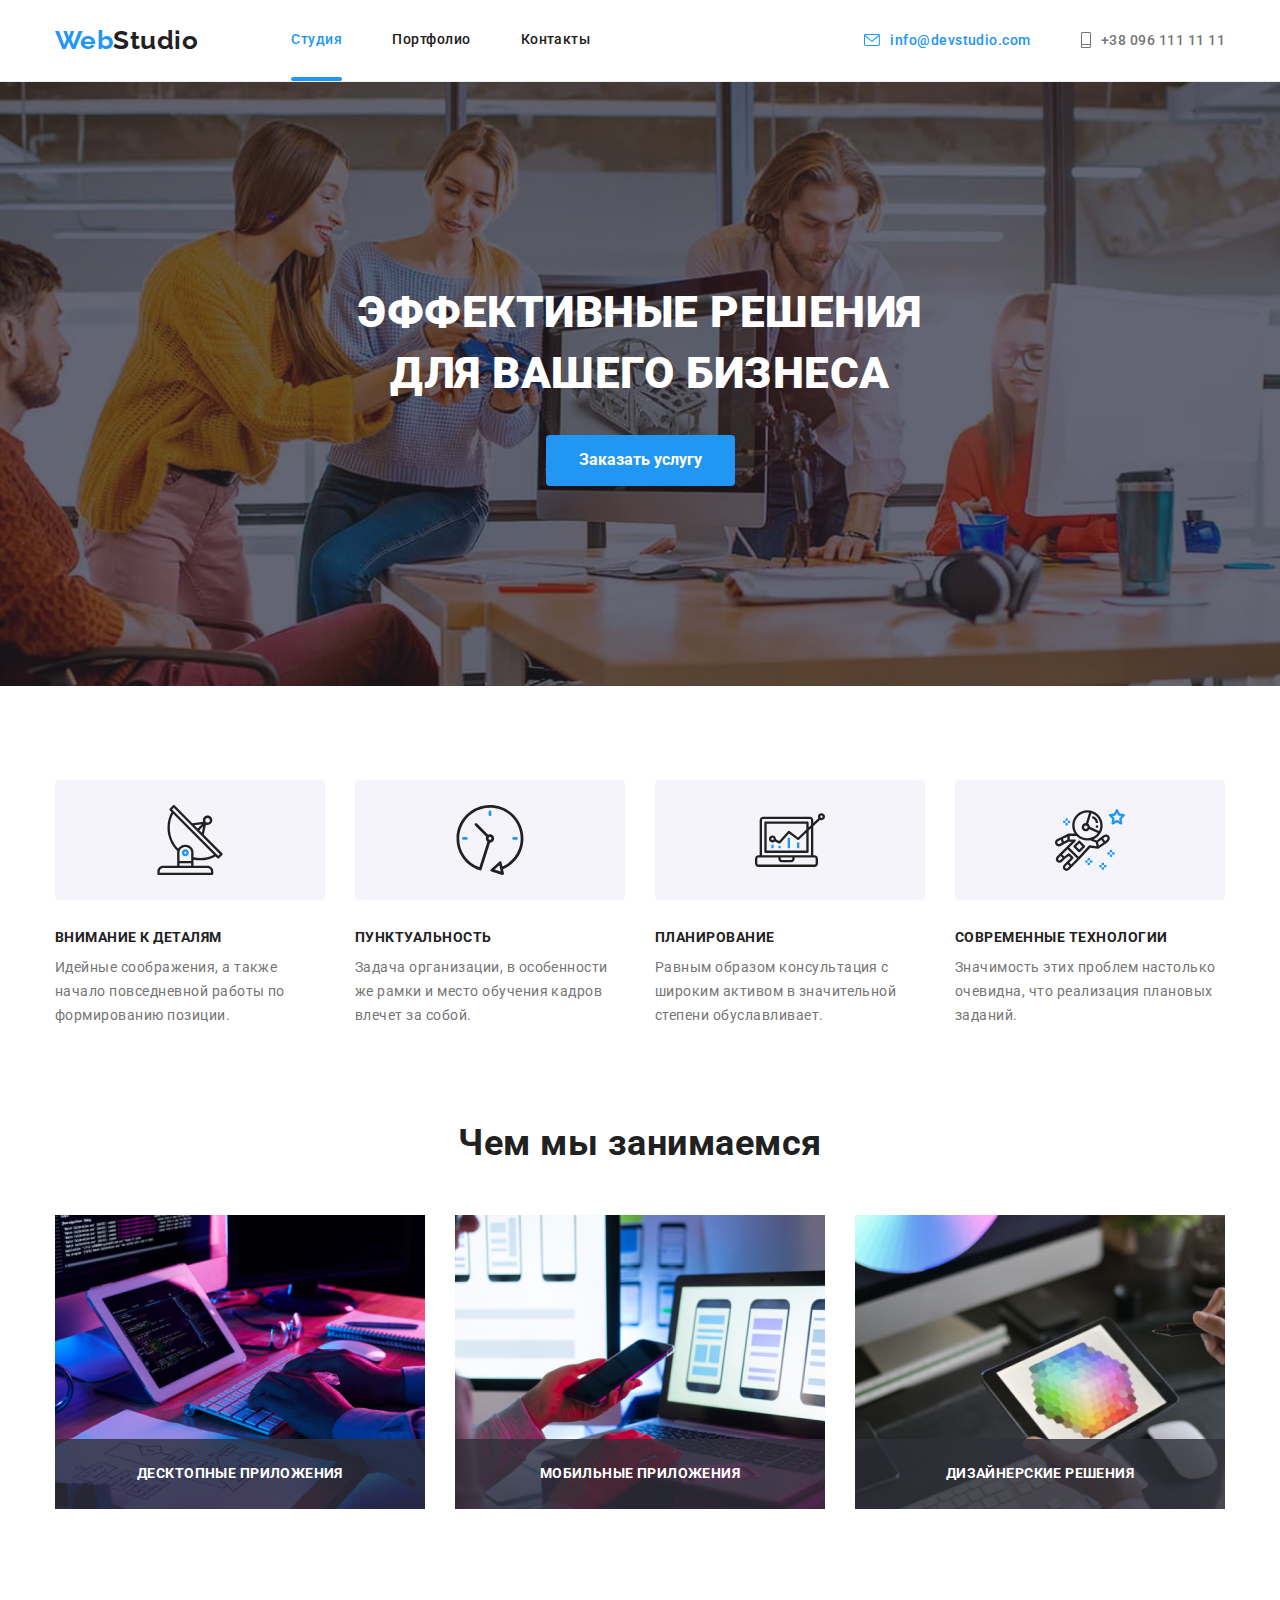
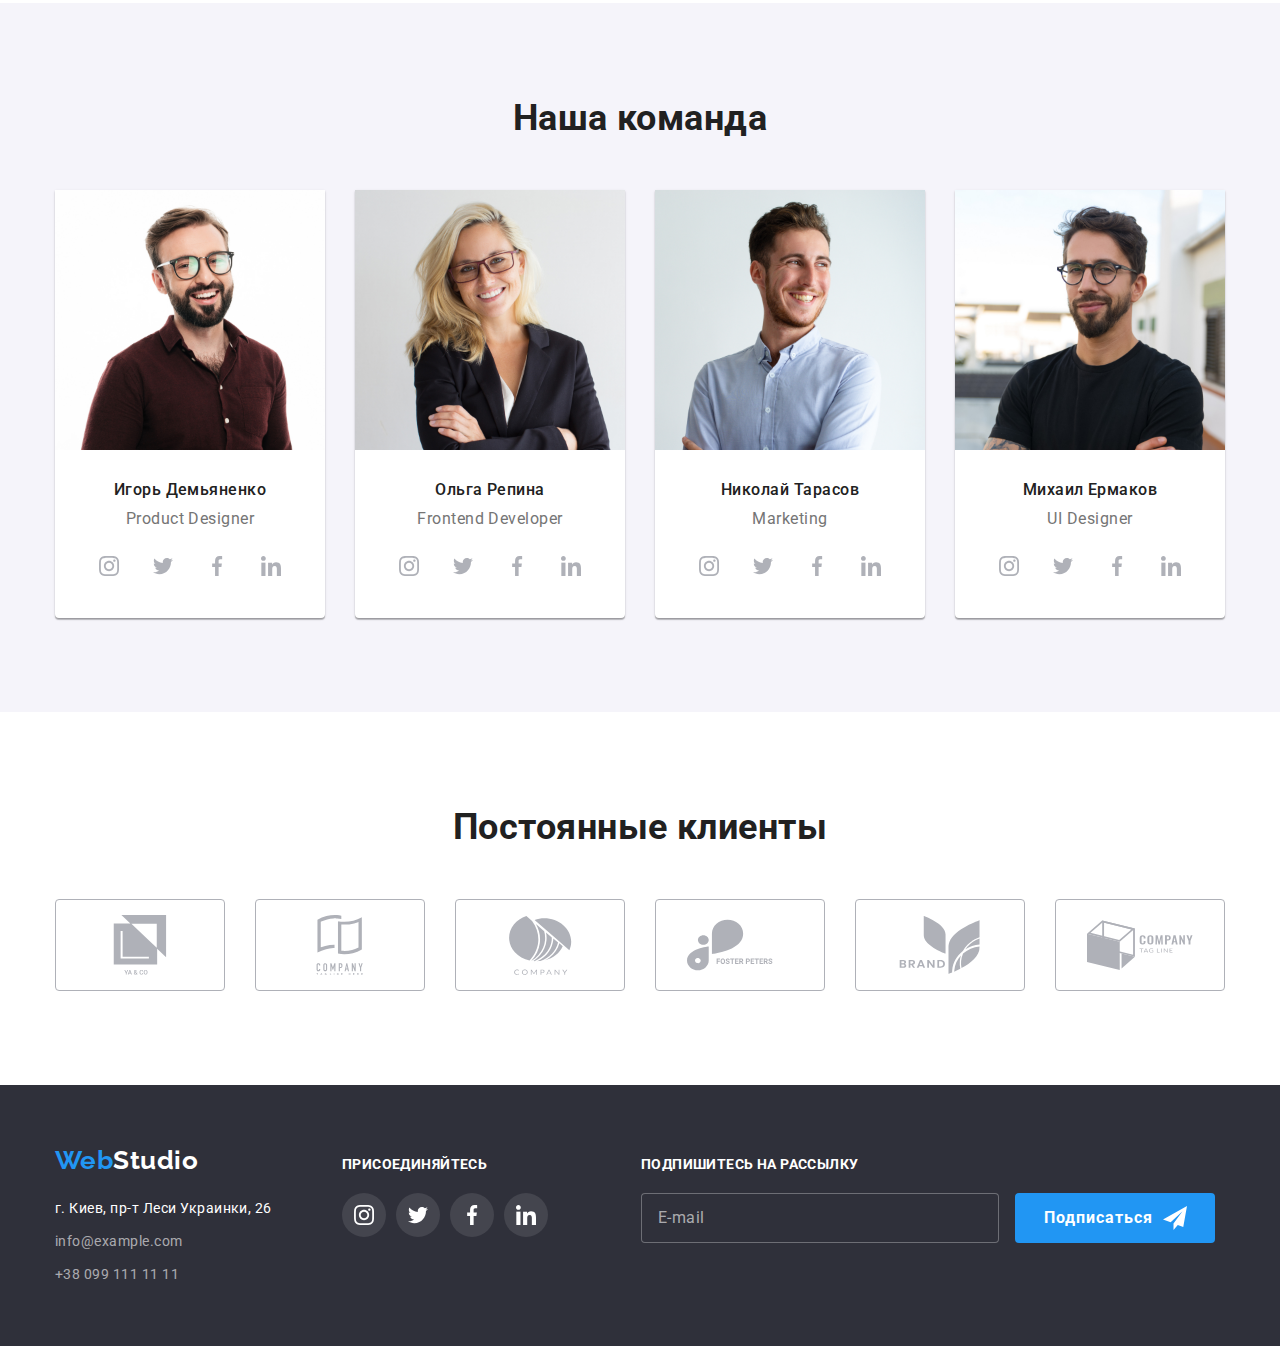
==== commit 35fe869f: "&" ====
--- a/index.html
+++ b/index.html
@@ -64,7 +64,7 @@
           Эффективные решения<br />
           для вашего бизнеса
         </h1>
-        <button type="button" class="button ptimary" data-modal-open>Заказать услугу</button>
+        <button type="button" class="button-primary" data-modal-open>Заказать услугу</button>
         <div class="backdrop is-hidden" data-modal>
           <div class="modal">
             <button type="button" class="modal-close" data-modal-close>
--- a/css/styles.css
+++ b/css/styles.css
@@ -53,16 +53,16 @@
 }
 
 /* Page header */
-.page-header {
+/* .page-header {
   border-bottom: 1px solid #ececec;
-}
+} */
 /* Main nav */
-.main-nav {
-  display: flex;
-  align-items: center;
-}
+/* .main-nav {
+  display: flex;
+  align-items: center;
+} */
 /* site nav */
-.site-nav {
+/* .site-nav {
   display: flex;
   margin-left: 93px;
 }
@@ -99,9 +99,9 @@
 }
 .site-nav .link.current {
   color: var(--accent-color);
-}
+} */
 /* auth nav */
-.auth-nav {
+/* .auth-nav {
   margin-left: auto;
   display: flex;
 }
@@ -133,7 +133,7 @@
 }
 .auth-nav .link.current {
   color: var(--accent-color);
-}
+} */
 
 /* Hero */
 /* .hero {
@@ -565,7 +565,7 @@
 } */
 
 /* Button */
-.button {
+/* .button {
   border-radius: 4px;
   padding: 10px 32px;
 
@@ -622,12 +622,12 @@
 .button-link.current {
   background-color: var(--accent-color);
   color: var(--primary-bg-color);
-}
+} */
 /* .logo-second {
   color: var(--primary-bg-color);
 } */
 /* Contacts */
-.addres-list {
+/* .addres-list {
   margin-top: 20px;
   color: var(--primary-bg-color);
   font-style: normal;
@@ -646,7 +646,6 @@
   margin-top: 9px;
 }
 .contacts-list .link {
-  /* margin-top: 9px; */
   color: var(--second-accent-color);
   font-style: normal;
   font-size: 14px;
@@ -660,9 +659,9 @@
   color: var(--accent-color);
   transition: color 250ms cubic-bezier(0.4, 0, 0.2, 1),
     background-color 250ms cubic-bezier(0.4, 0, 0.2, 1);
-}
+} */
 /* Перечень услуг */
-.portfolio-cards {
+/* .portfolio-cards {
   display: flex;
   flex-wrap: wrap;
   margin-right: -30px;
@@ -726,7 +725,7 @@
 .cards-item:hover {
   box-shadow: 0px 1px 1px rgba(0, 0, 0, 0.12), 0px 4px 4px rgba(0, 0, 0, 0.06),
     1px 4px 6px rgba(0, 0, 0, 0.16);
-}
+} */
 /* Подвал */
 .basement {
   padding-top: 60px;
--- a/css/main.min.css
+++ b/css/main.min.css
@@ -1,2 +1,3 @@
-:root{--primary-text-color: #757575;--title-text-color: #212121;--accent-color: #2196f3;--primary-bg-color: #ffffff;--second-accent-color: rgba(255, 255, 255, 0.6);--secondary-bg-color: #f5f4fa}p,h1,h2,h3,h4,h5,h6{margin:0}ul{padding:0;margin:0;list-style:none}img{display:block;max-width:100%;height:auto}button{cursor:pointer}.is-hidden{position:absolute;width:1px;height:1px;margin:-1px;border:0;padding:0;clip:rect(0 0 0 0);overflow:hidden}body{background-color:var(--primary-bg-color);color:var(--primary-text-color);font-family:Roboto, sans-serif;letter-spacing:0.03em}.container{margin-left:auto;margin-right:auto;width:1200px;padding-left:15px;padding-right:15px}.logo{color:var(--accent-color);font-family:Raleway, sans-serif;font-weight:700;font-size:26px;line-height:1.2;text-decoration:none}.logo-text{color:var(--title-text-color)}.logo-second{color:var(--primary-bg-color)}.page-header{border-bottom:1px solid #ececec}.main-nav{display:-webkit-box;display:-ms-flexbox;display:flex;-webkit-box-align:center;-ms-flex-align:center;align-items:center}.site-nav{display:-webkit-box;display:-ms-flexbox;display:flex;margin-left:93px}.site-nav .item:not(:last-child){margin-right:50px}.site-nav .link{position:relative;display:block;padding-top:32px;padding-bottom:32px;color:var(--title-text-color);font-weight:500;font-size:14px;line-height:1.14;text-decoration:none;-webkit-transition:color 250ms cubic-bezier(0.4, 0, 0.2, 1);transition:color 250ms cubic-bezier(0.4, 0, 0.2, 1)}.site-nav .link:hover,.site-nav .link:focus{color:var(--accent-color);-webkit-transition:color 250ms cubic-bezier(0.4, 0, 0.2, 1);transition:color 250ms cubic-bezier(0.4, 0, 0.2, 1)}.site-nav .link.current::after{content:"";position:absolute;width:100%;height:4px;bottom:-1px;left:0;border-radius:2px;background-color:var(--accent-color)}.site-nav .link.current{color:var(--accent-color)}.auth-nav{margin-left:auto;display:-webkit-box;display:-ms-flexbox;display:flex}.auth-nav .item:not(:last-child){margin-right:50px}.auth-nav .link{display:-webkit-box;display:-ms-flexbox;display:flex;-webkit-box-align:center;-ms-flex-align:center;align-items:center;-webkit-box-pack:center;-ms-flex-pack:center;justify-content:center;padding-top:32px;padding-bottom:32px;color:var(--primary-text-color);font-weight:500;font-size:14px;line-height:1.2;text-decoration:none;-webkit-transition:color 250ms cubic-bezier(0.4, 0, 0.2, 1);transition:color 250ms cubic-bezier(0.4, 0, 0.2, 1)}.auth-nav .icon{fill:currentColor;margin-right:10px}.auth-nav .link:hover,.auth-nav .link:focus{color:var(--accent-color);-webkit-transition:color 250ms cubic-bezier(0.4, 0, 0.2, 1);transition:color 250ms cubic-bezier(0.4, 0, 0.2, 1)}.auth-nav .link.current{color:var(--accent-color)}.hero{padding-top:200px;padding-bottom:200px;text-align:center}.hero-title{margin-top:0;margin-bottom:30px;color:var(--primary-bg-color);font-weight:900;font-size:44px;line-height:1.4;text-transform:uppercase}.basic{background-color:#2f303a}.second{background-color:var(--secondary-bg-color)}.overlay{max-width:1600px;margin-left:auto;margin-right:auto;background-image:-webkit-gradient(linear, left top, left bottom, from(rgba(47,48,58,0.4)), to(rgba(47,48,58,0.4))),url(../images/hero1.jpg);background-image:linear-gradient(rgba(47,48,58,0.4), rgba(47,48,58,0.4)),url(../images/hero1.jpg);background-repeat:no-repeat;background-position:center;background-size:cover}.section{padding-top:94px;padding-bottom:94px}.feature-list{display:-webkit-box;display:-ms-flexbox;display:flex;-ms-flex-wrap:wrap;flex-wrap:wrap;margin-right:-30px}.feature-list .item{-ms-flex-preferred-size:calc(100% / 4 - 30px);flex-basis:calc(100% / 4 - 30px);margin-right:30px}.feature-list .about{display:-webkit-box;display:-ms-flexbox;display:flex;-webkit-box-align:center;-ms-flex-align:center;align-items:center;-webkit-box-pack:center;-ms-flex-pack:center;justify-content:center;width:270px;height:120px;margin-bottom:30px;background-color:#f5f4fa;border-radius:4px}.feature-list .icon{display:-webkit-box;display:-ms-flexbox;display:flex;-webkit-box-align:center;-ms-flex-align:center;align-items:center;-webkit-box-pack:center;-ms-flex-pack:center;justify-content:center}.feature-list .title{margin-top:0;margin-bottom:10px;color:var(--title-text-color);font-weight:700;font-size:14px;line-height:1.14;text-transform:uppercase}.feature-list .text{margin-top:0;margin-bottom:0;font-size:14px;line-height:1.71}.section-block{padding-top:0;padding-bottom:94px}.section-title{margin-top:0;margin-bottom:50px;color:var(--title-text-color);font-weight:700;font-size:36px;line-height:1.2;text-align:center}.doing{display:-webkit-box;display:-ms-flexbox;display:flex;-ms-flex-wrap:wrap;flex-wrap:wrap;margin-right:-30px}.doing .item{-ms-flex-preferred-size:calc(100% / 3 - 30px);flex-basis:calc(100% / 3 - 30px);margin-right:30px}.thumb{position:relative}.thumb .labe{position:absolute;width:100%;height:70px;bottom:0;left:0;margin:0;padding:27px 82px;font-weight:bold;text-align:center;font-size:14px;line-height:1.14;letter-spacing:0.03em;text-transform:uppercase;background-color:rgba(47,48,58,0.8);color:var(--primary-bg-color)}.team-list{display:-webkit-box;display:-ms-flexbox;display:flex;-ms-flex-wrap:wrap;flex-wrap:wrap;margin-right:-30px;text-align:center}.team-list .item{-ms-flex-preferred-size:calc(100% / 4 - 30px);flex-basis:calc(100% / 4 - 30px);margin-right:30px}.team-list .title{margin-top:0;margin-bottom:10px;color:var(--title-text-color);font-weight:500;font-size:16px;line-height:1.2}.team-list .text{margin-top:0;margin-bottom:0;font-size:16px;line-height:1.2;margin-bottom:16px}.description{padding:30px 0}.foto{background:#ffffff;-webkit-box-shadow:0px 1px 3px rgba(0,0,0,0.12),0px 1px 1px rgba(0,0,0,0.14),0px 2px 1px rgba(0,0,0,0.2);box-shadow:0px 1px 3px rgba(0,0,0,0.12),0px 1px 1px rgba(0,0,0,0.14),0px 2px 1px rgba(0,0,0,0.2);border-radius:0px 0px 4px 4px}.team-social-list{display:-webkit-box;display:-ms-flexbox;display:flex;-webkit-box-pack:center;-ms-flex-pack:center;justify-content:center}.team-social-item{width:44px;height:44px}.team-social-item+.team-social-item{margin-left:10px}.team-social-link{width:100%;height:100%;border-radius:50%;display:-webkit-box;display:-ms-flexbox;display:flex;-webkit-box-align:center;-ms-flex-align:center;align-items:center;-webkit-box-pack:center;-ms-flex-pack:center;justify-content:center;background-color:#ffffff;color:#afb1b8;-webkit-transition:color 250ms cubic-bezier(0.4, 0, 0.2, 1),background-color 250ms cubic-bezier(0.4, 0, 0.2, 1);transition:color 250ms cubic-bezier(0.4, 0, 0.2, 1),background-color 250ms cubic-bezier(0.4, 0, 0.2, 1)}.team-social-icon{fill:currentColor}.team-social-link:hover,.team-social-link:focus{background-color:var(--accent-color);color:#ffffff;-webkit-transition:color 250ms cubic-bezier(0.4, 0, 0.2, 1),background-color 250ms cubic-bezier(0.4, 0, 0.2, 1);transition:color 250ms cubic-bezier(0.4, 0, 0.2, 1),background-color 250ms cubic-bezier(0.4, 0, 0.2, 1)}.section-clients{display:-webkit-box;display:-ms-flexbox;display:flex;-webkit-box-pack:center;-ms-flex-pack:center;justify-content:center}.section-clients-item{width:170px;height:92px}.section-clients-item+.section-clients-item{margin-left:30px}.section-clients-link{width:100%;height:100%;display:-webkit-box;display:-ms-flexbox;display:flex;-webkit-box-align:center;-ms-flex-align:center;align-items:center;-webkit-box-pack:center;-ms-flex-pack:center;justify-content:center;border:1px solid #afb1b8;border-radius:4px;color:#afb1b8;-webkit-transition:color 250ms cubic-bezier(0.4, 0, 0.2, 1),background-color 250ms cubic-bezier(0.4, 0, 0.2, 1);transition:color 250ms cubic-bezier(0.4, 0, 0.2, 1),background-color 250ms cubic-bezier(0.4, 0, 0.2, 1)}.section-clients-icon{fill:currentColor}.section-clients-link:hover,.section-clients-link:focus{background-color:#ffffff;color:var(--accent-color);border:1px solid var(--accent-color);-webkit-transition:color 250ms cubic-bezier(0.4, 0, 0.2, 1),background-color 250ms cubic-bezier(0.4, 0, 0.2, 1);transition:color 250ms cubic-bezier(0.4, 0, 0.2, 1),background-color 250ms cubic-bezier(0.4, 0, 0.2, 1)}
+/*! modern-normalize v1.1.0 | MIT License | https://github.com/sindresorhus/modern-normalize */*,::before,::after{-webkit-box-sizing:border-box;box-sizing:border-box}html{line-height:1.15;-webkit-text-size-adjust:100%;-moz-tab-size:4;-o-tab-size:4;tab-size:4}body{margin:0;font-family:system-ui,-apple-system,"Segoe UI",Roboto,Helvetica,Arial,sans-serif,"Apple Color Emoji","Segoe UI Emoji"}hr{height:0;color:inherit}abbr[title]{-webkit-text-decoration:underline dotted;text-decoration:underline dotted}b,strong{font-weight:bolder}code,kbd,samp,pre{font-family:ui-monospace, SFMono-Regular, Consolas, "Liberation Mono", Menlo,+ monospace;font-size:1em}small{font-size:80%}sub,sup{font-size:75%;line-height:0;position:relative;vertical-align:baseline}sub{bottom:-0.25em}sup{top:-0.5em}table{text-indent:0;border-color:inherit}button,input,optgroup,select,textarea{font-family:inherit;font-size:100%;line-height:1.15;margin:0}button,select{text-transform:none}button,[type="button"],[type="reset"],[type="submit"]{-webkit-appearance:button}::-moz-focus-inner{border-style:none;padding:0}:-moz-focusring{outline:1px dotted ButtonText}:-moz-ui-invalid{box-shadow:none}legend{padding:0}progress{vertical-align:baseline}::-webkit-inner-spin-button,::-webkit-outer-spin-button{height:auto}[type="search"]{-webkit-appearance:textfield;outline-offset:-2px}::-webkit-search-decoration{-webkit-appearance:none}::-webkit-file-upload-button{-webkit-appearance:button;font:inherit}summary{display:list-item}:root{--primary-text-color: #757575;--title-text-color: #212121;--accent-color: #2196f3;--primary-bg-color: #ffffff;--second-accent-color: rgba(255, 255, 255, 0.6);--secondary-bg-color: #f5f4fa}p,h1,h2,h3,h4,h5,h6{margin:0}ul{padding:0;margin:0;list-style:none}img{display:block;max-width:100%;height:auto}button{cursor:pointer}.is-hidden{position:absolute;width:1px;height:1px;margin:-1px;border:0;padding:0;clip:rect(0 0 0 0);overflow:hidden}body{background-color:var(--primary-bg-color);color:var(--primary-text-color);font-family:Roboto, sans-serif;letter-spacing:0.03em}.container{margin-left:auto;margin-right:auto;width:1200px;padding-left:15px;padding-right:15px}.logo{color:var(--accent-color);font-family:Raleway, sans-serif;font-weight:700;font-size:26px;line-height:1.2;text-decoration:none}.logo-text{color:var(--title-text-color)}.logo-second{color:var(--primary-bg-color)}.button-primary{border-radius:4px;padding:10px 32px;background-color:var(--accent-color);color:var(--primary-bg-color);text-align:center;font-family:inherit;border:1px solid transparent;font-weight:700;font-size:16px;line-height:1.8}.sections-button{display:-webkit-box;display:-ms-flexbox;display:flex;margin-top:0;margin-bottom:50px;-webkit-box-pack:center;-ms-flex-pack:center;justify-content:center}.sections-button .item:not(:last-child){margin-right:8px}.button-link{display:inline-block;border-radius:4px;padding:6px 22px;color:var(--title-text-color);font-weight:500;font-size:16px;line-height:1.63;font-family:inherit;text-align:center;border:1px solid transparent;-webkit-transition:color 250ms cubic-bezier(0.4, 0, 0.2, 1),background-color 250ms cubic-bezier(0.4, 0, 0.2, 1);transition:color 250ms cubic-bezier(0.4, 0, 0.2, 1),background-color 250ms cubic-bezier(0.4, 0, 0.2, 1)}.button-link .current{background-color:var(--accent-color);color:var(--primary-bg-color)}.button-link:hover,.button-link:focus{color:var(--primary-bg-color);background-color:var(--accent-color);-webkit-box-shadow:0px 3px 1px rgba(0,0,0,0.1),0px 1px 2px rgba(0,0,0,0.08),0px 2px 2px rgba(0,0,0,0.12);box-shadow:0px 3px 1px rgba(0,0,0,0.1),0px 1px 2px rgba(0,0,0,0.08),0px 2px 2px rgba(0,0,0,0.12);-webkit-transition:color 250ms cubic-bezier(0.4, 0, 0.2, 1),background-color 250ms cubic-bezier(0.4, 0, 0.2, 1);transition:color 250ms cubic-bezier(0.4, 0, 0.2, 1),background-color 250ms cubic-bezier(0.4, 0, 0.2, 1)}.backdrop{position:fixed;top:0;left:0;width:100%;height:100%;background-color:rgba(0,0,0,0.2);z-index:1;opacity:1;-webkit-transition:opacity 250ms cubic-bezier(0.4, 0, 0.2, 1);transition:opacity 250ms cubic-bezier(0.4, 0, 0.2, 1)}.backdrop.is-hidden .modal{-webkit-transform:translate(-50%, -50%) scale(0.2);transform:translate(-50%, -50%) scale(0.2)}.modal{position:fixed;top:50%;left:50%;width:528px;height:581px;background-color:var(--primary-bg-color);-webkit-box-shadow:0px 1px 3px rgba(0,0,0,0.12),0px 1px 1px rgba(0,0,0,0.14),0px 2px 1px rgba(0,0,0,0.2);box-shadow:0px 1px 3px rgba(0,0,0,0.12),0px 1px 1px rgba(0,0,0,0.14),0px 2px 1px rgba(0,0,0,0.2);border-radius:4px;-webkit-transform:translate(-50%, -50%) scale(1);transform:translate(-50%, -50%) scale(1);-webkit-transition:-webkit-transform 250ms cubic-bezier(0.4, 0, 0.2, 1);transition:-webkit-transform 250ms cubic-bezier(0.4, 0, 0.2, 1);transition:transform 250ms cubic-bezier(0.4, 0, 0.2, 1);transition:transform 250ms cubic-bezier(0.4, 0, 0.2, 1), -webkit-transform 250ms cubic-bezier(0.4, 0, 0.2, 1)}.modal-close{position:absolute;top:10px;right:10px;width:30px;height:30px;background-color:var(--primary-bg-color);border:1px solid rgba(0,0,0,0.1);border-radius:50%;display:-webkit-box;display:-ms-flexbox;display:flex;-webkit-box-align:center;-ms-flex-align:center;align-items:center;-webkit-box-pack:center;-ms-flex-pack:center;justify-content:center;cursor:pointer;-webkit-transition:border-color 250ms;transition:border-color 250ms;-webkit-transition-timing-function:cubic-bezier(0.4, 0, 0.2, 1);transition-timing-function:cubic-bezier(0.4, 0, 0.2, 1)}.close-icon{-webkit-transition:fill 250ms linear;transition:fill 250ms linear;-webkit-transition-timing-function:cubic-bezier(0.4, 0, 0.2, 1);transition-timing-function:cubic-bezier(0.4, 0, 0.2, 1)}.modal-close:hover .close-icon{fill:var(--accent-color)}.is-hidden{visibility:hidden;opacity:0;pointer-events:none}.modal-title{padding-bottom:12px;font-weight:bold;font-size:20px;line-height:1.2px;letter-spacing:0.03em;color:var(--title-text-color);text-align:center}.modal-form{margin-left:auto;margin-right:auto;padding:40px}.form-field{position:relative;margin-top:30px;display:-webkit-box;display:-ms-flexbox;display:flex;-webkit-box-orient:vertical;-webkit-box-direction:normal;-ms-flex-direction:column;flex-direction:column}.policy-field{margin-top:20px;margin-bottom:30px}.policy-text{display:-webkit-box;display:-ms-flexbox;display:flex;font-size:14px;line-height:1.71;letter-spacing:0.03em;-webkit-box-align:center;-ms-flex-align:center;align-items:center;-webkit-box-pack:center;-ms-flex-pack:center;justify-content:center;color:var(--primary-text-color)}.policy-text::before{content:"";width:16px;height:15px;border:solid 2px #000000;margin-right:5px;display:block;border-radius:2px}.policy-link{text-decoration-skip-ink:none;color:var(--accent-color);padding-left:3px}.checkbox:checked+.policy-text::before{background-size:contain;background:url(../images/icon-check.svg);background-origin:border-box;border:none}.form-label{position:absolute;padding-bottom:10px;bottom:100%;left:0px;font-weight:400;font-size:12px;line-height:1.2px;letter-spacing:0.01em;color:#757575}.input-icon{position:absolute;margin-left:12px;top:50%;-webkit-transform:translateY(-50%);transform:translateY(-50%);left:5px}.input-svg{position:relative}.form-input{width:100%;height:40px;margin:0;padding-top:12px;padding-bottom:12px;padding-left:42px;border:1px solid rgba(33,33,33,0.2);border-radius:4px;outline:none;-webkit-transition:border-color 250ms linear;transition:border-color 250ms linear;-webkit-transition-timing-function:cubic-bezier(0.4, 0, 0.2, 1);transition-timing-function:cubic-bezier(0.4, 0, 0.2, 1)}.form-input:focus{border-color:var(--accent-color)}.form-input:focus+.input-icon{fill:var(--accent-color);border-color:var(--accent-color)}.coment{border:1px solid rgba(33,33,33,0.2);padding-top:0;padding:12px 16px;border-radius:4px;outline:none;width:100%;height:120px;resize:none}.coment:focus{border-color:var(--accent-color)}.coment::-webkit-input-placeholder{font-size:14px;line-height:1.14;letter-spacing:0.01em;color:rgba(117,117,117,0.5)}.coment:-ms-input-placeholder{font-size:14px;line-height:1.14;letter-spacing:0.01em;color:rgba(117,117,117,0.5)}.coment::-ms-input-placeholder{font-size:14px;line-height:1.14;letter-spacing:0.01em;color:rgba(117,117,117,0.5)}.coment::placeholder{font-size:14px;line-height:1.14;letter-spacing:0.01em;color:rgba(117,117,117,0.5)}.modal-button{display:block;margin-left:auto;margin-right:auto;font-size:16px;line-height:1.9;text-align:center;letter-spacing:0.06em;width:200px;height:50px;-webkit-box-shadow:0px 4px 4px rgba(0,0,0,0.15);box-shadow:0px 4px 4px rgba(0,0,0,0.15);border-radius:4px;border:none;cursor:pointer;background-color:var(--accent-color);color:var(--primary-bg-color)}.modal-button:hover,.modal-button:focus{background-color:#188ce8;-webkit-transition:background-color 250ms cubic-bezier(0.4, 0, 0.2, 1);transition:background-color 250ms cubic-bezier(0.4, 0, 0.2, 1)}.page-header{border-bottom:1px solid #ececec}.main-nav{display:-webkit-box;display:-ms-flexbox;display:flex;-webkit-box-align:center;-ms-flex-align:center;align-items:center}.site-nav{display:-webkit-box;display:-ms-flexbox;display:flex;margin-left:93px}.site-nav .item:not(:last-child){margin-right:50px}.site-nav .link{position:relative;display:block;padding-top:32px;padding-bottom:32px;color:var(--title-text-color);font-weight:500;font-size:14px;line-height:1.14;text-decoration:none;-webkit-transition:color 250ms cubic-bezier(0.4, 0, 0.2, 1);transition:color 250ms cubic-bezier(0.4, 0, 0.2, 1)}.site-nav .link:hover,.site-nav .link:focus{color:var(--accent-color);-webkit-transition:color 250ms cubic-bezier(0.4, 0, 0.2, 1);transition:color 250ms cubic-bezier(0.4, 0, 0.2, 1)}.site-nav .link.current::after{content:"";position:absolute;width:100%;height:4px;bottom:-1px;left:0;border-radius:2px;background-color:var(--accent-color)}.site-nav .link.current{color:var(--accent-color)}.auth-nav{margin-left:auto;display:-webkit-box;display:-ms-flexbox;display:flex}.auth-nav .item:not(:last-child){margin-right:50px}.auth-nav .link{display:-webkit-box;display:-ms-flexbox;display:flex;-webkit-box-align:center;-ms-flex-align:center;align-items:center;-webkit-box-pack:center;-ms-flex-pack:center;justify-content:center;padding-top:32px;padding-bottom:32px;color:var(--primary-text-color);font-weight:500;font-size:14px;line-height:1.2;text-decoration:none;-webkit-transition:color 250ms cubic-bezier(0.4, 0, 0.2, 1);transition:color 250ms cubic-bezier(0.4, 0, 0.2, 1)}.auth-nav .icon{fill:currentColor;margin-right:10px}.auth-nav .link:hover,.auth-nav .link:focus{color:var(--accent-color);-webkit-transition:color 250ms cubic-bezier(0.4, 0, 0.2, 1);transition:color 250ms cubic-bezier(0.4, 0, 0.2, 1)}.auth-nav .link.current{color:var(--accent-color)}.hero{padding-top:200px;padding-bottom:200px;text-align:center}.hero-title{margin-top:0;margin-bottom:30px;color:var(--primary-bg-color);font-weight:900;font-size:44px;line-height:1.4;text-transform:uppercase}.basic{background-color:#2f303a}.second{background-color:var(--secondary-bg-color)}.overlay{max-width:1600px;margin-left:auto;margin-right:auto;background-image:-webkit-gradient(linear, left top, left bottom, from(rgba(47,48,58,0.4)), to(rgba(47,48,58,0.4))),url(../images/hero1.jpg);background-image:linear-gradient(rgba(47,48,58,0.4), rgba(47,48,58,0.4)),url(../images/hero1.jpg);background-repeat:no-repeat;background-position:center;background-size:cover}.section{padding-top:94px;padding-bottom:94px}.feature-list{display:-webkit-box;display:-ms-flexbox;display:flex;-ms-flex-wrap:wrap;flex-wrap:wrap;margin-right:-30px}.feature-list .item{-ms-flex-preferred-size:calc(100% / 4 - 30px);flex-basis:calc(100% / 4 - 30px);margin-right:30px}.feature-list .about{display:-webkit-box;display:-ms-flexbox;display:flex;-webkit-box-align:center;-ms-flex-align:center;align-items:center;-webkit-box-pack:center;-ms-flex-pack:center;justify-content:center;width:270px;height:120px;margin-bottom:30px;background-color:#f5f4fa;border-radius:4px}.feature-list .icon{display:-webkit-box;display:-ms-flexbox;display:flex;-webkit-box-align:center;-ms-flex-align:center;align-items:center;-webkit-box-pack:center;-ms-flex-pack:center;justify-content:center}.feature-list .title{margin-top:0;margin-bottom:10px;color:var(--title-text-color);font-weight:700;font-size:14px;line-height:1.14;text-transform:uppercase}.feature-list .text{margin-top:0;margin-bottom:0;font-size:14px;line-height:1.71}.section-block{padding-top:0;padding-bottom:94px}.section-title{margin-top:0;margin-bottom:50px;color:var(--title-text-color);font-weight:700;font-size:36px;line-height:1.2;text-align:center}.doing{display:-webkit-box;display:-ms-flexbox;display:flex;-ms-flex-wrap:wrap;flex-wrap:wrap;margin-right:-30px}.doing .item{-ms-flex-preferred-size:calc(100% / 3 - 30px);flex-basis:calc(100% / 3 - 30px);margin-right:30px}.thumb{position:relative}.thumb .labe{position:absolute;width:100%;height:70px;bottom:0;left:0;margin:0;padding:27px 82px;font-weight:bold;text-align:center;font-size:14px;line-height:1.14;letter-spacing:0.03em;text-transform:uppercase;background-color:rgba(47,48,58,0.8);color:var(--primary-bg-color)}.team-list{display:-webkit-box;display:-ms-flexbox;display:flex;-ms-flex-wrap:wrap;flex-wrap:wrap;margin-right:-30px;text-align:center}.team-list .item{-ms-flex-preferred-size:calc(100% / 4 - 30px);flex-basis:calc(100% / 4 - 30px);margin-right:30px}.team-list .title{margin-top:0;margin-bottom:10px;color:var(--title-text-color);font-weight:500;font-size:16px;line-height:1.2}.team-list .text{margin-top:0;margin-bottom:0;font-size:16px;line-height:1.2;margin-bottom:16px}.description{padding:30px 0}.foto{background:var(--primary-bg-color);-webkit-box-shadow:0px 1px 3px rgba(0,0,0,0.12),0px 1px 1px rgba(0,0,0,0.14),0px 2px 1px rgba(0,0,0,0.2);box-shadow:0px 1px 3px rgba(0,0,0,0.12),0px 1px 1px rgba(0,0,0,0.14),0px 2px 1px rgba(0,0,0,0.2);border-radius:0px 0px 4px 4px}.team-social-list{display:-webkit-box;display:-ms-flexbox;display:flex;-webkit-box-pack:center;-ms-flex-pack:center;justify-content:center}.team-social-item{width:44px;height:44px}.team-social-item+.team-social-item{margin-left:10px}.team-social-link{width:100%;height:100%;border-radius:50%;display:-webkit-box;display:-ms-flexbox;display:flex;-webkit-box-align:center;-ms-flex-align:center;align-items:center;-webkit-box-pack:center;-ms-flex-pack:center;justify-content:center;background-color:var(--primary-bg-color);color:#afb1b8;-webkit-transition:color 250ms cubic-bezier(0.4, 0, 0.2, 1),background-color 250ms cubic-bezier(0.4, 0, 0.2, 1);transition:color 250ms cubic-bezier(0.4, 0, 0.2, 1),background-color 250ms cubic-bezier(0.4, 0, 0.2, 1)}.team-social-link:hover,.team-social-link:focus{background-color:var(--accent-color);color:var(--primary-bg-color);-webkit-transition:color 250ms cubic-bezier(0.4, 0, 0.2, 1),background-color 250ms cubic-bezier(0.4, 0, 0.2, 1);transition:color 250ms cubic-bezier(0.4, 0, 0.2, 1),background-color 250ms cubic-bezier(0.4, 0, 0.2, 1)}.team-social-icon{fill:currentColor}.section-clients{display:-webkit-box;display:-ms-flexbox;display:flex;-webkit-box-pack:center;-ms-flex-pack:center;justify-content:center}.section-clients-item{width:170px;height:92px}.section-clients-item+.section-clients-item{margin-left:30px}.section-clients-link{width:100%;height:100%;display:-webkit-box;display:-ms-flexbox;display:flex;-webkit-box-align:center;-ms-flex-align:center;align-items:center;-webkit-box-pack:center;-ms-flex-pack:center;justify-content:center;border:1px solid #afb1b8;border-radius:4px;color:#afb1b8;-webkit-transition:color 250ms cubic-bezier(0.4, 0, 0.2, 1),background-color 250ms cubic-bezier(0.4, 0, 0.2, 1);transition:color 250ms cubic-bezier(0.4, 0, 0.2, 1),background-color 250ms cubic-bezier(0.4, 0, 0.2, 1)}.section-clients-link:hover,.section-clients-link:focus{background-color:#ffffff;color:var(--accent-color);border:1px solid var(--accent-color);-webkit-transition:color 250ms cubic-bezier(0.4, 0, 0.2, 1),background-color 250ms cubic-bezier(0.4, 0, 0.2, 1);transition:color 250ms cubic-bezier(0.4, 0, 0.2, 1),background-color 250ms cubic-bezier(0.4, 0, 0.2, 1)}.section-clients-icon{fill:currentColor}.addres-list{margin-top:20px;color:var(--primary-bg-color);font-style:normal;font-size:14px;line-height:1.71;-webkit-transition:color 250ms cubic-bezier(0.4, 0, 0.2, 1),background-color 250ms cubic-bezier(0.4, 0, 0.2, 1);transition:color 250ms cubic-bezier(0.4, 0, 0.2, 1),background-color 250ms cubic-bezier(0.4, 0, 0.2, 1)}.addres-list:hover,.addres-list:focus{color:var(--accent-color);-webkit-transition:color 250ms cubic-bezier(0.4, 0, 0.2, 1),background-color 250ms cubic-bezier(0.4, 0, 0.2, 1);transition:color 250ms cubic-bezier(0.4, 0, 0.2, 1),background-color 250ms cubic-bezier(0.4, 0, 0.2, 1)}.contacts-list .item{margin-top:9px}.contacts-list .link{color:var(--second-accent-color);font-style:normal;font-size:14px;line-height:1.71;text-decoration:none;-webkit-transition:color 250ms cubic-bezier(0.4, 0, 0.2, 1),background-color 250ms cubic-bezier(0.4, 0, 0.2, 1);transition:color 250ms cubic-bezier(0.4, 0, 0.2, 1),background-color 250ms cubic-bezier(0.4, 0, 0.2, 1)}.contacts-list .link:hover,.contacts-list .link:focus{color:var(--accent-color);-webkit-transition:color 250ms cubic-bezier(0.4, 0, 0.2, 1),background-color 250ms cubic-bezier(0.4, 0, 0.2, 1);transition:color 250ms cubic-bezier(0.4, 0, 0.2, 1),background-color 250ms cubic-bezier(0.4, 0, 0.2, 1)}.portfolio-cards{display:-webkit-box;display:-ms-flexbox;display:flex;-ms-flex-wrap:wrap;flex-wrap:wrap;margin-right:-30px;margin-bottom:-30px}.portfolio-cards .cards-item{-ms-flex-preferred-size:calc(100% / 3 - 30px);flex-basis:calc(100% / 3 - 30px);margin-right:30px;margin-bottom:30px}.portfolio-cards .portfolio-name{margin-top:0;margin-bottom:4px;color:var(--title-text-color);font-weight:700;font-size:18px;line-height:2;letter-spacing:0.06em}.portfolio-cards .portfolio-surname{margin-top:0;margin-bottom:0;font-weight:400;font-size:16px;line-height:1.88;letter-spacing:0.03em;color:var(--primary-text-color)}.portfolio-border{padding:20px 24px;border:1px solid #eeeeee}.products-cards{text-decoration:none}.cards-item-link{position:relative;overflow:hidden}.portfolio-text{position:absolute;top:0;left:0;margin:0;font-family:roboto;font-weight:400;font-size:18px;line-height:1.6;color:var(--primary-bg-color);background-color:rgba(33,150,243,0.9);padding:63px 24px;-webkit-transform:translateY(100%);transform:translateY(100%);-webkit-transition:-webkit-transform 250ms cubic-bezier(0.4, 0, 0.2, 1);transition:-webkit-transform 250ms cubic-bezier(0.4, 0, 0.2, 1);transition:transform 250ms cubic-bezier(0.4, 0, 0.2, 1);transition:transform 250ms cubic-bezier(0.4, 0, 0.2, 1), -webkit-transform 250ms cubic-bezier(0.4, 0, 0.2, 1)}.cards-item:hover .portfolio-text{-webkit-transform:translateY(0);transform:translateY(0)}.cards-item:hover{-webkit-box-shadow:0px 1px 1px rgba(0,0,0,0.12),0px 4px 4px rgba(0,0,0,0.06),1px 4px 6px rgba(0,0,0,0.16);box-shadow:0px 1px 1px rgba(0,0,0,0.12),0px 4px 4px rgba(0,0,0,0.06),1px 4px 6px rgba(0,0,0,0.16)}.basement{padding-top:60px;padding-bottom:60px}.second-title{display:-webkit-box;display:-ms-flexbox;display:flex;font-weight:700;font-size:14px;line-height:1.14;letter-spacing:0.03em;text-transform:uppercase;color:var(--primary-bg-color);margin-bottom:20px}.footer-other{display:-webkit-box;display:-ms-flexbox;display:flex;-webkit-box-align:baseline;-ms-flex-align:baseline;align-items:baseline}.adress-other{margin-right:70px}.second-social-list{display:-webkit-box;display:-ms-flexbox;display:flex}.second-social-item{width:44px;height:44px}.second-social-item+.second-social-item{margin-left:10px}.second-social-link{width:100%;height:100%;border-radius:50%;display:-webkit-box;display:-ms-flexbox;display:flex;-webkit-box-align:center;-ms-flex-align:center;align-items:center;-webkit-box-pack:center;-ms-flex-pack:center;justify-content:center;background-color:rgba(255,255,255,0.1);color:#ffffff;-webkit-transition:color 250ms cubic-bezier(0.4, 0, 0.2, 1),background-color 250ms cubic-bezier(0.4, 0, 0.2, 1);transition:color 250ms cubic-bezier(0.4, 0, 0.2, 1),background-color 250ms cubic-bezier(0.4, 0, 0.2, 1)}.second-social-link:hover,.second-social-link:focus{background-color:var(--accent-color);color:#ffffff;-webkit-transition:color 250ms cubic-bezier(0.4, 0, 0.2, 1),background-color 250ms cubic-bezier(0.4, 0, 0.2, 1);transition:color 250ms cubic-bezier(0.4, 0, 0.2, 1),background-color 250ms cubic-bezier(0.4, 0, 0.2, 1)}.second-social-icon{fill:currentColor}.second-form{display:block;margin-left:93px}.form-title{font-weight:700;font-size:14px;letter-spacing:0.03em;text-transform:uppercase;color:var(--primary-bg-color);margin:0;margin-bottom:20px}.form-comment{width:358px;height:50px;border:1px solid rgba(255,255,255,0.3);-webkit-box-sizing:border-box;box-sizing:border-box;border-radius:4px;color:rgba(255,255,255,0.6);background-color:#2f303a;padding:15px 16px}.form-comment::-webkit-input-placeholder{font-size:16px;line-height:1.25;letter-spacing:0.03em;color:rgba(255,255,255,0.6)}.form-comment:-ms-input-placeholder{font-size:16px;line-height:1.25;letter-spacing:0.03em;color:rgba(255,255,255,0.6)}.form-comment::-ms-input-placeholder{font-size:16px;line-height:1.25;letter-spacing:0.03em;color:rgba(255,255,255,0.6)}.form-comment::placeholder{font-size:16px;line-height:1.25;letter-spacing:0.03em;color:rgba(255,255,255,0.6)}.form-button{margin-left:12px;margin-right:auto;font-size:16px;line-height:1.9;text-align:center;letter-spacing:0.06em;font-weight:bold;width:200px;height:50px;color:var(--primary-bg-color);background:var(--accent-color);border-radius:4px;cursor:pointer;border:none;-webkit-box-align:center;-ms-flex-align:center;align-items:center;-webkit-box-pack:center;-ms-flex-pack:center;justify-content:center;display:-webkit-inline-box;display:-ms-inline-flexbox;display:inline-flex}.form-icon{margin-left:10px;fill:var(--primary-bg-color);-webkit-box-align:center;-ms-flex-align:center;align-items:center;-webkit-box-pack:center;-ms-flex-pack:center;justify-content:center}
 /*# sourceMappingURL=main.min.css.map */